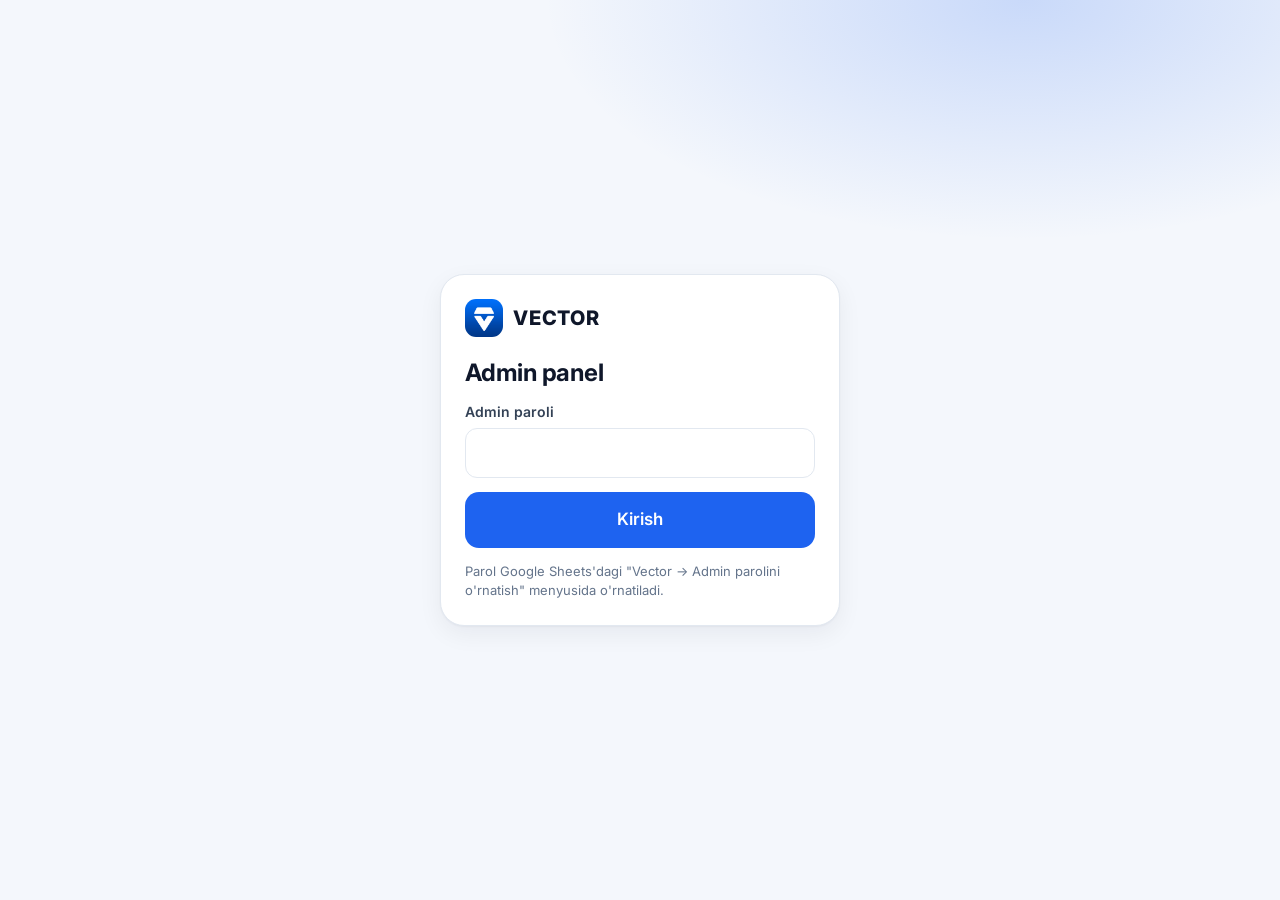
==== admin.html @ 47bd216e "Sotuv sahifasi vectortalim dizayniga moslandi; Kurslar, Do'kon, Elchilar sahifalari - Bosh sahifa: h" ====
<!doctype html>
<html lang="uz">
<head>
<meta charset="utf-8">
<meta name="viewport" content="width=device-width, initial-scale=1">
<meta name="robots" content="noindex">
<title>Admin — Vector</title>
<link rel="icon" href="assets/img/vector-logo.png">
<link rel="preconnect" href="https://fonts.googleapis.com"><link rel="preconnect" href="https://fonts.gstatic.com" crossorigin>
<link href="https://fonts.googleapis.com/css2?family=Inter:wght@400;500;600;700;800&display=swap" rel="stylesheet">
<link rel="stylesheet" href="assets/css/app.css">
<style>
  .app { display: grid; grid-template-columns: 248px 1fr; min-height: 100vh; }
  .side { position: sticky; top: 0; height: 100vh; overflow-y: auto; background: #0B1430; color: #C7D2E6; padding: 18px 12px; display: flex; flex-direction: column; gap: 4px; }
  .side .logo { color: #fff; padding: 4px 8px 18px; }
  .side a.nv { display: flex; align-items: center; gap: 12px; padding: 10px 12px; border-radius: 10px; color: #C7D2E6; font-weight: 500; font-size: 15px; }
  .side a.nv:hover { background: rgba(255,255,255,.06); color: #fff; }
  .side a.nv[aria-current="page"] { background: var(--blue); color: #fff; }
  .side .cnt { margin-left: auto; background: var(--orange); color: #fff; border-radius: 999px; font-size: 12px; padding: 1px 8px; font-weight: 700; }
  .content { padding: clamp(16px, 3vw, 32px); min-width: 0; }
  .mbar { display: none; }
  @media (max-width: 900px) {
    .app { grid-template-columns: 1fr; }
    .side { position: fixed; inset: 0 auto 0 0; width: 260px; z-index: 60; transform: translateX(-100%); transition: transform .25s; }
    .side.open { transform: none; box-shadow: var(--shadow-lg); }
    .mbar { display: flex; align-items: center; gap: 12px; padding: 10px 16px; background: #0B1430; color: #fff; position: sticky; top: 0; z-index: 50; }
    .mbar .icon-btn { background: rgba(255,255,255,.1); color: #fff; }
  }
  .page-h { display: flex; align-items: flex-end; justify-content: space-between; gap: 12px; flex-wrap: wrap; margin-bottom: 18px; }
  .page-h h1 { font-size: clamp(22px, 2.6vw, 28px); font-weight: 800; }
  .stats { display: grid; grid-template-columns: repeat(auto-fill, minmax(200px, 1fr)); gap: 14px; margin-bottom: 22px; }
  .stat { padding: 18px; display: flex; flex-direction: column; gap: 6px; }
  .stat span { color: var(--muted); font-size: 14px; }
  .stat b { font-size: 26px; font-weight: 800; }
  .tools { display: flex; gap: 10px; flex-wrap: wrap; margin-bottom: 14px; }
  .tools .input, .tools .select { min-height: 42px; width: auto; flex: 1 1 200px; }
  .acts { display: flex; gap: 6px; flex-wrap: wrap; }
  .login { min-height: 100vh; display: grid; place-items: center; padding: 16px; background: radial-gradient(800px 400px at 80% 0%, color-mix(in srgb, var(--blue) 20%, transparent), transparent 60%), var(--bg); }
  .login form { width: min(400px, 100%); display: flex; flex-direction: column; gap: 14px; }
  .two { display: grid; grid-template-columns: 1fr 1fr; gap: 12px; }
  @media (max-width: 560px) { .two { grid-template-columns: 1fr; } }
  .qed { border: 1px solid var(--line); border-radius: 14px; padding: 12px; display: flex; flex-direction: column; gap: 8px; background: var(--soft); }
  .qed .o { display: flex; gap: 8px; align-items: center; }
  .qed .o input[type=radio] { width: 18px; height: 18px; accent-color: var(--green); flex: none; }
  .thumb { width: 52px; height: 52px; border-radius: 10px; object-fit: cover; background: var(--soft); }
  .course-box { margin-bottom: 18px; }
  .course-box summary { list-style: none; cursor: pointer; display: flex; align-items: center; gap: 14px; padding: 14px 16px; }
  .course-box summary::-webkit-details-marker { display: none; }
  .lrow { display: flex; align-items: center; gap: 12px; padding: 10px 16px; border-top: 1px solid var(--line); }
</style>
</head>
<body>
<div id="root"></div>
<script src="assets/js/config.js"></script>
<script src="assets/js/api.js"></script>
<script>
(function () {
  'use strict';
  const { esc, money, num, icon, date, dateTime, safeUrl, avatarHtml, toast, modal, busy, confirmBox } = VX;
  const call = (a, d) => VX.call(a, d, { admin: true });
  const root = document.getElementById('root');
  let content;

  // ================= KIRISH =================
  function loginScreen(msg) {
    root.innerHTML = `<div class="login"><form class="card pad" id="lf">
      <a class="logo" href="index.html"><img src="assets/img/vector-logo.png" alt=""><span>VECTOR</span></a>
      <h1 style="font-size:24px;margin-top:8px">Admin panel</h1>
      <label class="field"><span>Admin paroli</span><input class="input" type="password" name="p" autocomplete="current-password" required></label>
      <div class="err" ${msg ? '' : 'hidden'}>${esc(msg || '')}</div>
      <button class="btn btn-primary btn-lg" type="submit">Kirish</button>
      <p class="hint">Parol Google Sheets'dagi "Vector → Admin parolini o'rnatish" menyusida o'rnatiladi.</p></form></div>`;
    document.getElementById('lf').onsubmit = e => {
      e.preventDefault(); const f = e.currentTarget;
      busy(f.querySelector('[type=submit]'), async () => { const r = await VX.call('admin.login', { password: f.p.value }); VX.setAdminToken(r.token); shell(); })
        .catch(err => { const er = f.querySelector('.err'); er.textContent = err.message; er.hidden = false; });
    };
  }

  // ================= QOBIQ =================
  const NAV = [['panel', 'Bosh panel', 'chart'], ['oquvchilar', "O'quvchilar", 'users'], ['tolovlar', "To'lovlar", 'card'], ['kurslar', 'Kurslar va darslar', 'book'],
    ['dokon', "Do'kon", 'shop'], ['buyurtmalar', 'Buyurtmalar', 'box'], ['coinlar', 'Coinlar tarixi', 'coin'], ['tariflar', 'Tariflar', 'star'], ['sozlamalar', 'Sozlamalar', 'settings']];
  function shell() {
    root.innerHTML = `<div class="mbar"><button class="icon-btn" id="mb" aria-label="Menyu">${icon('menu')}</button><b>Vector Admin</b></div>
      <div class="app"><aside class="side" id="side"><a class="logo" href="index.html" target="_blank"><img src="assets/img/vector-logo.png" alt=""><span>VECTOR</span></a>
      ${NAV.map(([id, t, ic]) => `<a class="nv" href="#${id}" data-nav="${id}">${icon(ic)}<span>${t}</span><span class="cnt" data-cnt="${id}" hidden></span></a>`).join('')}
      <div style="margin-top:auto;display:flex;flex-direction:column;gap:4px"><a class="nv" href="kabinet.html" target="_blank">${icon('user')} O'quvchi kabineti</a><a class="nv" href="#" id="out">${icon('logout')} Chiqish</a></div></aside>
      <main class="content" id="content"></main></div>`;
    content = document.getElementById('content');
    document.getElementById('mb').onclick = () => document.getElementById('side').classList.toggle('open');
    document.getElementById('out').onclick = async e => { e.preventDefault(); try { await call('logout', { token: VX.adminToken() }); } catch (_) {} VX.setAdminToken(null); loginScreen(); };
    window.onhashchange = go; go();
  }
  const pages = { panel: pPanel, oquvchilar: pUsers, tolovlar: pPayments, kurslar: pCourses, dokon: pProducts, buyurtmalar: pOrders, coinlar: pCoinLog, tariflar: pPlans, sozlamalar: pSettings };
  async function go() {
    const name = (location.hash.slice(1) || 'panel').split('/')[0], fn = pages[name] || pPanel;
    document.querySelectorAll('[data-nav]').forEach(a => a.dataset.nav === (pages[name] ? name : 'panel') ? a.setAttribute('aria-current', 'page') : a.removeAttribute('aria-current'));
    document.getElementById('side').classList.remove('open');
    content.innerHTML = '<div class="skeleton" style="height:120px;margin-bottom:14px"></div><div class="skeleton" style="height:320px"></div>';
    try { await fn(); } catch (e) {
      if (e.code === 'auth') return loginScreen(e.message);
      content.innerHTML = `<div class="card empty"><b>${esc(e.message)}</b><button class="btn btn-primary" onclick="location.reload()">Qayta urinish</button></div>`;
    }
  }
  function counts(s) {
    const set = (k, v) => { const el = document.querySelector(`[data-cnt="${k}"]`); if (el) { el.textContent = v; el.hidden = !v; } };
    set('tolovlar', s.pendingPayments); set('buyurtmalar', s.newOrders);
  }
  const head = (t, sub, right) => `<div class="page-h"><div><h1>${t}</h1>${sub ? `<p class="muted">${sub}</p>` : ''}</div>${right || ''}</div>`;
  const form2obj = f => Object.fromEntries(new FormData(f).entries());

  // ================= BOSH PANEL =================
  async function pPanel() {
    const s = await call('a.stats'); counts(s);
    content.innerHTML = head('Bosh panel', 'Bugun: ' + date(new Date().toISOString())) + `
      <div class="stats">
        <div class="card stat"><span>Jami o'quvchilar</span><b>${num(s.users)}</b><span>Bugun: +${s.todayUsers}</span></div>
        <div class="card stat"><span>Faol obunachilar</span><b style="color:var(--green)">${num(s.active)}</b></div>
        <div class="card stat"><span>Shu oy tushum</span><b>${money(s.revenueMonth)}</b><span>${s.paymentsMonth} ta to'lov</span></div>
        <div class="card stat"><span>Kutilayotgan to'lovlar</span><b style="color:var(--orange-600)">${s.pendingPayments}</b><a href="#tolovlar">Ko'rish →</a></div>
        <div class="card stat"><span>Yangi buyurtmalar</span><b style="color:var(--orange-600)">${s.newOrders}</b><a href="#buyurtmalar">Ko'rish →</a></div>
        <div class="card stat"><span>O'quvchilardagi coinlar</span><b class="coin" style="font-size:26px">${num(s.coinsTotal)}</b></div>
      </div>
      <div class="card pad"><h2 style="font-size:18px;margin-bottom:10px">🎂 Bugun tug'ilgan kun</h2>${s.birthdaysToday.length ? s.birthdaysToday.map(b => `<span class="badge orange" style="margin:0 6px 6px 0">${esc(b.name)}</span>`).join('') + '<p class="hint" style="margin-top:8px">Ularga sozlamalardagi tug\'ilgan kun coini avtomatik beriladi.</p>' : '<p class="muted">Bugun tug\'ilgan kun yo\'q.</p>'}</div>`;
  }

  // ================= O'QUVCHILAR =================
  let uq = { q: '', filter: 'all', page: 0 };
  async function pUsers() {
    const r = await call('a.users', uq);
    content.innerHTML = head("O'quvchilar", `Jami: ${r.total}`) + `
      <div class="tools"><input class="input" id="uq" placeholder="Ism, telefon yoki maktab bo'yicha qidirish" value="${esc(uq.q)}">
        <select class="select" id="uf" style="flex:0 1 200px">${[['all', 'Hammasi'], ['active', 'Obunasi faol'], ['inactive', 'Obunasiz'], ['blocked', 'Bloklangan']].map(([v, t]) => `<option value="${v}" ${uq.filter === v ? 'selected' : ''}>${t}</option>`).join('')}</select></div>
      <div class="table-wrap"><table class="t"><thead><tr><th>O'quvchi</th><th>Telefon</th><th>Maktab / sinf</th><th>Coin</th><th>Obuna</th><th>Ro'yxatdan</th><th></th></tr></thead><tbody>
      ${r.users.map(u => `<tr><td><div class="row" style="gap:10px">${avatarHtml(u, 34)}<div><b>${esc(u.name)}</b>${u.status === 'blocked' ? ' <span class="badge red">Bloklangan</span>' : ''}${u.birthday ? `<div class="muted" style="font-size:12px">🎂 ${esc(u.birthday)}</div>` : ''}</div></div></td>
        <td>+998 ${esc(u.phone)}</td><td>${esc(u.school || '—')}${u.grade ? ' · ' + esc(u.grade) : ''}</td><td><span class="coin">${num(u.coins)}</span></td>
        <td>${u.active ? `<span class="badge green">${date(u.subEnd)} gacha</span>` : '<span class="badge gray">Yo\'q</span>'}</td><td class="muted">${date(u.createdAt)}</td>
        <td><button class="btn btn-soft btn-sm" data-u="${esc(u.id)}">Boshqarish</button></td></tr>`).join('') || '<tr><td colspan="7" class="muted" style="text-align:center;padding:30px">Topilmadi</td></tr>'}</tbody></table></div>
      <div class="row" style="justify-content:center;margin-top:14px">${uq.page > 0 ? '<button class="btn btn-plain" id="prev">← Oldingi</button>' : ''}<span class="muted">${uq.page + 1}-sahifa</span>${(uq.page + 1) * 50 < r.total ? '<button class="btn btn-plain" id="next">Keyingi →</button>' : ''}</div>`;
    let t; document.getElementById('uq').oninput = e => { clearTimeout(t); t = setTimeout(() => { uq.q = e.target.value; uq.page = 0; pUsers().then(() => { const i = document.getElementById('uq'); i.focus(); i.setSelectionRange(i.value.length, i.value.length); }); }, 400); };
    document.getElementById('uf').onchange = e => { uq.filter = e.target.value; uq.page = 0; pUsers(); };
    const pv = document.getElementById('prev'), nx = document.getElementById('next');
    if (pv) pv.onclick = () => { uq.page--; pUsers(); }; if (nx) nx.onclick = () => { uq.page++; pUsers(); };
    content.querySelectorAll('[data-u]').forEach(b => b.onclick = () => userModal(r.users.find(u => u.id === b.dataset.u)));
  }
  function userModal(u) {
    const m = modal(`<div class="row" style="gap:14px;margin-bottom:16px">${avatarHtml(u, 56)}<div><h2 style="margin:0">${esc(u.name)}</h2><div class="muted">+998 ${esc(u.phone)} · <span class="coin">${num(u.coins)}</span></div></div></div>
      <div class="stack" style="gap:18px">
        <form class="stack" id="fc" style="gap:8px"><b>Coin berish / ayirish</b><div class="two"><input class="input" name="amount" type="number" placeholder="Masalan: 50 yoki -20" required><input class="input" name="reason" placeholder="Sabab (masalan: Uy vazifasi)"></div><button class="btn btn-accent">Coinni qo'llash</button></form>
        <form class="stack" id="fs" style="gap:8px"><b>Obuna (qo'lda)</b><div class="two"><select class="select" name="addDays"><option value="30">+30 kun</option><option value="90">+90 kun</option><option value="365">+365 kun</option><option value="7">+7 kun</option></select><input class="input" name="plan" placeholder="Tarif nomi" value="${esc(u.plan || 'Oylik')}"></div>
          <div class="row"><button class="btn btn-primary">Obunani uzaytirish</button>${u.active ? '<button type="button" class="btn btn-danger" id="endSub">Obunani to\'xtatish</button>' : ''}</div></form>
        <div class="stack" style="gap:8px"><b>Hisob</b><div class="row wrap-row"><button class="btn btn-ghost" id="rp">Yangi parol berish</button><button class="btn ${u.status === 'blocked' ? 'btn-primary' : 'btn-danger'}" id="bl">${u.status === 'blocked' ? 'Blokdan chiqarish' : 'Bloklash'}</button></div></div>
        <div class="row" style="justify-content:flex-end"><button class="btn btn-plain" data-close>Yopish</button></div></div>`);
    const el = m.el, done = msg => { toast(msg, 'success'); m.close(); pUsers(); };
    el.querySelector('#fc').onsubmit = e => { e.preventDefault(); const d = form2obj(e.currentTarget); busy(e.currentTarget.querySelector('button'), () => call('a.coins', { id: u.id, amount: Number(d.amount), reason: d.reason }).then(() => done('Coin qo\'llandi'))).catch(err => toast(err.message, 'error')); };
    el.querySelector('#fs').onsubmit = e => { e.preventDefault(); const d = form2obj(e.currentTarget); busy(e.currentTarget.querySelector('button'), () => call('a.user', { id: u.id, addDays: Number(d.addDays), plan: d.plan }).then(() => done('Obuna uzaytirildi'))).catch(err => toast(err.message, 'error')); };
    const es = el.querySelector('#endSub'); if (es) es.onclick = async () => { if (await confirmBox("Obunani hozir to'xtatasizmi?", "To'xtatish", true)) call('a.user', { id: u.id, endSub: true }).then(() => done("Obuna to'xtatildi")).catch(err => toast(err.message, 'error')); };
    el.querySelector('#rp').onclick = async () => {
      if (!await confirmBox("O'quvchiga yangi vaqtinchalik parol beriladi. Eski parol ishlamay qoladi.", 'Yangi parol berish')) return;
      call('a.resetPassword', { id: u.id }).then(r => modal(`<h2>Yangi parol</h2><p class="muted">Buni o'quvchiga yuboring. U profil sahifasida parolni o'zgartirishi mumkin.</p><div class="card pad" style="margin:16px 0;font-size:26px;font-weight:800;letter-spacing:.1em;text-align:center">${esc(r.password)}</div><div class="row" style="justify-content:flex-end"><button class="btn btn-primary" data-close>Tushunarli</button></div>`)).catch(err => toast(err.message, 'error'));
    };
    el.querySelector('#bl').onclick = async () => {
      const block = u.status !== 'blocked';
      if (block && !await confirmBox(`${u.name} bloklansinmi? U saytga kira olmaydi.`, 'Bloklash', true)) return;
      call('a.user', { id: u.id, status: block ? 'blocked' : 'active' }).then(() => done(block ? 'Bloklandi' : 'Blokdan chiqarildi')).catch(err => toast(err.message, 'error'));
    };
  }

  // ================= TO'LOVLAR =================
  let pf = 'pending';
  async function pPayments() {
    const [r, s] = await Promise.all([call('a.payments', { status: pf }), call('a.stats')]); counts(s);
    const PS = { pending: ['orange', 'Kutilmoqda'], paid: ['green', "To'langan"], cancelled: ['gray', 'Bekor'] };
    content.innerHTML = head("To'lovlar", "Test rejimida o'quvchi to'lov so'rovini yuboradi — siz pul tushganini tekshirib tasdiqlaysiz. Live rejimda Click/Payme avtomatik tasdiqlaydi.") + `
      <div class="tools"><select class="select" id="pf" style="flex:0 1 220px">${[['pending', 'Kutilayotganlar'], ['paid', "To'langanlar"], ['cancelled', 'Bekor qilinganlar'], ['', 'Hammasi']].map(([v, t]) => `<option value="${v}" ${pf === v ? 'selected' : ''}>${t}</option>`).join('')}</select></div>
      <div class="table-wrap"><table class="t"><thead><tr><th>ID</th><th>O'quvchi</th><th>Tarif</th><th>Summa</th><th>Usul</th><th>Sana</th><th>Holat</th><th></th></tr></thead><tbody>
      ${r.payments.map(p => `<tr><td><code>${esc(p.id)}</code></td><td><b>${esc(p.name)}</b><div class="muted" style="font-size:12px">+998 ${esc(p.phone)}</div></td><td>${esc(p.plan)} (${p.months} oy)</td><td><b>${money(p.amount)}</b></td><td>${esc(p.provider)}${p.extId ? `<div class="muted" style="font-size:12px">${esc(p.extId)}</div>` : ''}</td><td class="muted">${dateTime(p.createdAt)}</td>
        <td><span class="badge ${(PS[p.status] || PS.pending)[0]}">${(PS[p.status] || PS.pending)[1]}</span></td>
        <td><div class="acts">${p.status === 'pending' ? `<button class="btn btn-primary btn-sm" data-ok="${esc(p.id)}">Tasdiqlash</button>` : ''}${p.status !== 'cancelled' ? `<button class="btn btn-danger btn-sm" data-no="${esc(p.id)}">Bekor</button>` : ''}</div></td></tr>`).join('') || '<tr><td colspan="8" class="muted" style="text-align:center;padding:30px">To\'lovlar yo\'q</td></tr>'}</tbody></table></div>`;
    document.getElementById('pf').onchange = e => { pf = e.target.value; pPayments(); };
    content.querySelectorAll('[data-ok]').forEach(b => b.onclick = async () => {
      const p = r.payments.find(x => x.id === b.dataset.ok);
      if (!await confirmBox(`${p.name} — ${money(p.amount)} to'lovi tushganini tekshirdingizmi? Obuna ${p.months} oyga ochiladi.`, 'Tasdiqlash')) return;
      busy(b, () => call('a.payment', { id: p.id, op: 'confirm' })).then(() => { toast('Tasdiqlandi, obuna ochildi', 'success'); pPayments(); }).catch(err => toast(err.message, 'error'));
    });
    content.querySelectorAll('[data-no]').forEach(b => b.onclick = async () => {
      const p = r.payments.find(x => x.id === b.dataset.no);
      if (!await confirmBox(p.status === 'paid' ? "Bu to'lov bekor qilinsa, o'quvchining obunasi shu muddatga qisqaradi." : "To'lov so'rovi bekor qilinsinmi?", 'Bekor qilish', true)) return;
      busy(b, () => call('a.payment', { id: p.id, op: 'cancel' })).then(() => { toast('Bekor qilindi'); pPayments(); }).catch(err => toast(err.message, 'error'));
    });
  }

  // ================= RASM TANLASH =================
  function imageField(name, value) {
    return `<div class="field"><span>Rasm</span><div class="row" style="gap:10px"><img class="thumb" data-prev src="${esc(safeUrl(value) || '')}" alt="" ${safeUrl(value) ? '' : 'style="visibility:hidden"'}>
      <input class="input" name="${name}" value="${esc(value || '')}" placeholder="Rasm havolasi yoki yuklang" style="flex:1">
      <label class="btn btn-soft" style="cursor:pointer">${icon('camera')} Yuklash<input type="file" accept="image/*" class="sr" data-up></label></div></div>`;
  }
  function wireImage(el, name) {
    const inp = el.querySelector(`[name=${name}]`), prev = el.querySelector('[data-prev]');
    inp.oninput = () => { const ok = safeUrl(inp.value); prev.src = ok || ''; prev.style.visibility = ok ? '' : 'hidden'; };
    el.querySelector('[data-up]').onchange = async e => {
      const f = e.target.files[0]; if (!f) return;
      try { toast('Rasm yuklanmoqda…'); const data = await VX.resizeImage(f, 1200, 0.82); const r = await call('a.image', { image: data }); inp.value = r.url; inp.oninput(); toast('Yuklandi', 'success'); }
      catch (err) { toast(err.message, 'error'); }
    };
  }

  // ================= KURSLAR VA DARSLAR =================
  async function pCourses() {
    const r = await call('a.courses');
    content.innerHTML = head('Kurslar va darslar', "Darslar YouTube havolasi bilan qo'shiladi (videoni YouTube'ga \"Ro'yxatda yo'q / Unlisted\" qilib yuklang).", '<button class="btn btn-primary" id="addC">' + icon('plus') + ' Yangi kurs</button>') +
      (r.courses.map((c, ci) => `<details class="card course-box" ${ci === 0 || r.courses.length < 4 ? 'open' : ''}><summary>${safeUrl(c.image) ? `<img class="thumb" src="${esc(c.image)}" alt="">` : '<span class="thumb"></span>'}
        <div style="flex:1;min-width:0"><b style="font-size:17px">${esc(c.title)}</b> ${c.active ? '' : '<span class="badge gray">Yashirin</span>'}<div class="muted" style="font-size:13px">${c.lessons.length} ta dars · ${esc(c.level || '')}</div></div>
        <div class="acts"><button class="btn btn-soft btn-sm" data-ec="${esc(c.id)}">${icon('edit')}</button><button class="btn btn-primary btn-sm" data-al="${esc(c.id)}">${icon('plus')} Dars</button></div></summary>
        ${c.lessons.map((l, i) => `<div class="lrow"><span class="badge gray">${i + 1}</span><div style="flex:1;min-width:0"><b>${esc(l.title)}</b> ${l.active ? '' : '<span class="badge gray">Yashirin</span>'}<div class="muted" style="font-size:12px">${l.youtube ? '🎬 Video bor' : '⚠️ Video yo\'q'} · ${l.quiz.length} ta savol${l.duration ? ' · ' + esc(l.duration) : ''}</div></div>
          <button class="btn btn-soft btn-sm" data-el="${esc(l.id)}" data-c="${esc(c.id)}">${icon('edit')} Tahrirlash</button></div>`).join('') || '<div class="lrow muted">Hali dars yo\'q.</div>'}</details>`).join('') || '<div class="card empty">Kurslar yo\'q. "Yangi kurs" tugmasini bosing.</div>');
    document.getElementById('addC').onclick = () => courseModal({});
    content.querySelectorAll('[data-ec]').forEach(b => b.onclick = e => { e.preventDefault(); courseModal(r.courses.find(c => c.id === b.dataset.ec)); });
    content.querySelectorAll('[data-al]').forEach(b => b.onclick = e => { e.preventDefault(); lessonModal({ courseId: b.dataset.al, quiz: [] }); });
    content.querySelectorAll('[data-el]').forEach(b => b.onclick = () => lessonModal(Object.assign({ courseId: b.dataset.c }, r.courses.find(c => c.id === b.dataset.c).lessons.find(l => l.id === b.dataset.el))));
  }
  function courseModal(c) {
    const m = modal(`<h2>${c.id ? 'Kursni tahrirlash' : 'Yangi kurs'}</h2><form class="stack" id="cf" style="margin-top:12px">
      <label class="field"><span>Kurs nomi</span><input class="input" name="title" value="${esc(c.title || '')}" required></label>
      <label class="field"><span>Qisqa tavsif</span><textarea class="textarea" name="desc">${esc(c.desc || '')}</textarea></label>
      ${imageField('image', c.image)}
      <div class="two"><label class="field"><span>Ustoz</span><input class="input" name="teacher" value="${esc(c.teacher || 'Xusniddin Sharofiddinov')}"></label><label class="field"><span>Oflayn kurs narxi (so'm)</span><input class="input" type="number" min="0" step="1000" name="price" value="${esc(c.price || '')}" placeholder="350000"></label></div>
      <div class="two"><label class="field"><span>Tartib raqami</span><input class="input" type="number" name="order" value="${esc(c.order || 0)}"></label><label class="row" style="margin-top:28px"><input type="checkbox" name="active" ${c.active === false ? '' : 'checked'}> Saytda ko'rinsin</label></div>
      <div class="row between" style="margin-top:8px">${c.id ? '<button type="button" class="btn btn-danger" id="del">O\'chirish</button>' : '<span></span>'}<div class="row"><button type="button" class="btn btn-plain" data-close>Bekor</button><button class="btn btn-primary">Saqlash</button></div></div></form>`);
    wireImage(m.el, 'image');
    m.el.querySelector('#cf').onsubmit = e => { e.preventDefault(); const d = form2obj(e.currentTarget); d.active = !!e.currentTarget.active.checked; d.id = c.id;
      busy(e.currentTarget.querySelector('.btn-primary'), () => call('a.course.save', { course: d })).then(() => { toast('Saqlandi', 'success'); m.close(); pCourses(); }).catch(err => toast(err.message, 'error')); };
    const del = m.el.querySelector('#del');
    if (del) del.onclick = async () => { if (await confirmBox(`"${c.title}" kursi va uning barcha darslari o'chirilsinmi?`, "O'chirish", true)) call('a.course.delete', { id: c.id }).then(() => { m.close(); pCourses(); }).catch(err => toast(err.message, 'error')); };
  }
  function lessonModal(l) {
    let quiz = (l.quiz || []).map(q => ({ q: q.q, o: q.o.slice(), a: q.a }));
    const m = modal(`<h2>${l.id ? 'Darsni tahrirlash' : 'Yangi dars'}</h2><form class="stack" id="lf2" style="margin-top:12px">
      <label class="field"><span>Dars nomi</span><input class="input" name="title" value="${esc(l.title || '')}" required></label>
      <div class="two"><label class="field"><span>YouTube havolasi</span><input class="input" name="youtube" value="${esc(l.youtube || '')}" placeholder="https://youtu.be/..."></label><label class="field"><span>Davomiyligi</span><input class="input" name="duration" value="${esc(l.duration || '')}" placeholder="12:30"></label></div>
      <label class="field"><span>Tavsif / topshiriq</span><textarea class="textarea" name="desc">${esc(l.desc || '')}</textarea></label>
      <div class="two"><label class="field"><span>Tartib raqami</span><input class="input" type="number" name="order" value="${esc(l.order != null ? l.order : '')}" placeholder="avtomatik"></label><label class="row" style="margin-top:28px"><input type="checkbox" name="active" ${l.active === false ? '' : 'checked'}> Saytda ko'rinsin</label></div>
      <div class="row between"><b>Test savollari</b><button type="button" class="btn btn-soft btn-sm" id="addQ">${icon('plus')} Savol</button></div>
      <p class="hint" style="margin-top:-6px">To'g'ri javob yonidagi doirachani belgilang. Testsiz dars "Darsni tugatdim" tugmasi bilan yakunlanadi.</p>
      <div class="stack" id="qs"></div>
      <div class="row between" style="margin-top:8px">${l.id ? '<button type="button" class="btn btn-danger" id="del">O\'chirish</button>' : '<span></span>'}<div class="row"><button type="button" class="btn btn-plain" data-close>Bekor</button><button class="btn btn-primary" id="sv">Saqlash</button></div></div></form>`, { wide: true });
    const qs = m.el.querySelector('#qs');
    const drawQ = () => {
      qs.innerHTML = quiz.map((q, i) => `<div class="qed" data-i="${i}"><div class="row"><b>${i + 1}.</b><input class="input" data-q value="${esc(q.q)}" placeholder="Savol matni"><button type="button" class="icon-btn" data-rq aria-label="Savolni o'chirish">${icon('trash')}</button></div>
        ${q.o.map((o, j) => `<div class="o"><input type="radio" name="a${i}" value="${j}" ${q.a === j ? 'checked' : ''} aria-label="To'g'ri javob"><input class="input" data-o="${j}" value="${esc(o)}" placeholder="Javob ${j + 1}"><button type="button" class="icon-btn" data-ro="${j}" aria-label="Javobni o'chirish" ${q.o.length <= 2 ? 'disabled' : ''}>${icon('x')}</button></div>`).join('')}
        ${q.o.length < 6 ? '<button type="button" class="btn btn-plain btn-sm" data-ao style="align-self:flex-start">+ Javob</button>' : ''}</div>`).join('');
      qs.querySelectorAll('.qed').forEach(box => {
        const i = Number(box.dataset.i), q = quiz[i];
        box.querySelector('[data-q]').oninput = e => { q.q = e.target.value; };
        box.querySelectorAll('[data-o]').forEach(inp => inp.oninput = () => { q.o[Number(inp.dataset.o)] = inp.value; });
        box.querySelectorAll('input[type=radio]').forEach(r => r.onchange = () => { q.a = Number(r.value); });
        box.querySelector('[data-rq]').onclick = () => { quiz.splice(i, 1); drawQ(); };
        box.querySelectorAll('[data-ro]').forEach(b => b.onclick = () => { const j = Number(b.dataset.ro); q.o.splice(j, 1); if (q.a >= q.o.length) q.a = 0; else if (q.a > j) q.a--; drawQ(); });
        const ao = box.querySelector('[data-ao]'); if (ao) ao.onclick = () => { q.o.push(''); drawQ(); };
      });
    };
    drawQ();
    m.el.querySelector('#addQ').onclick = () => { quiz.push({ q: '', o: ['', '', ''], a: 0 }); drawQ(); qs.lastElementChild.querySelector('[data-q]').focus(); };
    m.el.querySelector('#lf2').onsubmit = e => {
      e.preventDefault(); const d = form2obj(e.currentTarget);
      const lesson = { id: l.id, courseId: l.courseId, title: d.title, youtube: d.youtube, duration: d.duration, desc: d.desc, order: d.order, active: !!e.currentTarget.active.checked, quiz };
      busy(m.el.querySelector('#sv'), () => call('a.lesson.save', { lesson })).then(() => { toast('Dars saqlandi', 'success'); m.close(); pCourses(); }).catch(err => toast(err.message, 'error'));
    };
    const del = m.el.querySelector('#del');
    if (del) del.onclick = async () => { if (await confirmBox(`"${l.title}" darsi o'chirilsinmi?`, "O'chirish", true)) call('a.lesson.delete', { id: l.id }).then(() => { m.close(); pCourses(); }).catch(err => toast(err.message, 'error')); };
  }

  // ================= DO'KON =================
  async function pProducts() {
    const r = await call('a.products');
    content.innerHTML = head("Do'kon mahsulotlari", 'Narx coinda belgilanadi.', '<button class="btn btn-primary" id="addP">' + icon('plus') + ' Yangi mahsulot</button>') + `
      <div class="table-wrap"><table class="t"><thead><tr><th>Mahsulot</th><th>Narx</th><th>Qoldiq</th><th>Holat</th><th></th></tr></thead><tbody>
      ${r.products.map(p => `<tr><td><div class="row" style="gap:10px">${safeUrl(p.image) ? `<img class="thumb" src="${esc(p.image)}" alt="" style="object-fit:contain;background:#fff">` : '<span class="thumb"></span>'}<div><b>${esc(p.name)}</b><div class="muted" style="font-size:12px">${esc(p.desc)}</div></div></div></td>
        <td><span class="coin">${num(p.price)}</span></td><td>${p.stock}</td><td>${p.active ? '<span class="badge green">Sotuvda</span>' : '<span class="badge gray">Yashirin</span>'}</td><td><button class="btn btn-soft btn-sm" data-p="${esc(p.id)}">${icon('edit')} Tahrirlash</button></td></tr>`).join('') || '<tr><td colspan="5" class="muted" style="text-align:center;padding:30px">Mahsulot yo\'q</td></tr>'}</tbody></table></div>`;
    document.getElementById('addP').onclick = () => productModal({});
    content.querySelectorAll('[data-p]').forEach(b => b.onclick = () => productModal(r.products.find(p => p.id === b.dataset.p)));
  }
  function productModal(p) {
    const m = modal(`<h2>${p.id ? 'Mahsulotni tahrirlash' : 'Yangi mahsulot'}</h2><form class="stack" id="pf2" style="margin-top:12px">
      <label class="field"><span>Nomi</span><input class="input" name="name" value="${esc(p.name || '')}" required></label>
      <label class="field"><span>Qisqa tavsif</span><input class="input" name="desc" value="${esc(p.desc || '')}"></label>
      ${imageField('image', p.image)}
      <div class="two"><label class="field"><span>Narxi (coin)</span><input class="input" type="number" min="1" name="price" value="${esc(p.price || '')}" required></label><label class="field"><span>Qoldiq (dona)</span><input class="input" type="number" min="0" name="stock" value="${esc(p.stock != null ? p.stock : 10)}"></label></div>
      <div class="two"><label class="field"><span>Bo'lim</span><select class="select" name="category">${[['sovga', "Sovg'a"], ['oshxona', 'Oshxona'], ['markaz', 'Markaz']].map(([v, t]) => `<option value="${v}" ${(p.category || 'sovga') === v ? 'selected' : ''}>${t}</option>`).join('')}</select></label><label class="field"><span>Tartib</span><input class="input" type="number" name="order" value="${esc(p.order || 0)}"></label></div>
      <label class="row"><input type="checkbox" name="active" ${p.active === false ? '' : 'checked'}> Sotuvda</label>
      <div class="row between" style="margin-top:8px">${p.id ? '<button type="button" class="btn btn-danger" id="del">O\'chirish</button>' : '<span></span>'}<div class="row"><button type="button" class="btn btn-plain" data-close>Bekor</button><button class="btn btn-primary">Saqlash</button></div></div></form>`);
    wireImage(m.el, 'image');
    m.el.querySelector('#pf2').onsubmit = e => { e.preventDefault(); const d = form2obj(e.currentTarget); d.active = !!e.currentTarget.active.checked; d.id = p.id;
      busy(e.currentTarget.querySelector('.btn-primary'), () => call('a.product.save', { product: d })).then(() => { toast('Saqlandi', 'success'); m.close(); pProducts(); }).catch(err => toast(err.message, 'error')); };
    const del = m.el.querySelector('#del');
    if (del) del.onclick = async () => { if (await confirmBox(`"${p.name}" o'chirilsinmi?`, "O'chirish", true)) call('a.product.delete', { id: p.id }).then(() => { m.close(); pProducts(); }).catch(err => toast(err.message, 'error')); };
  }

  // ================= BUYURTMALAR =================
  let of = 'yangi';
  async function pOrders() {
    const [r, s] = await Promise.all([call('a.orders', { status: of }), call('a.stats')]); counts(s);
    const ST = { yangi: ['orange', 'Yangi'], berildi: ['green', 'Topshirildi'], bekor: ['gray', 'Bekor'] };
    content.innerHTML = head('Buyurtmalar', "Sovg'ani topshirgach \"Topshirildi\" ni bosing. Bekor qilinsa coin o'quvchiga qaytariladi.") + `
      <div class="tools"><select class="select" id="of" style="flex:0 1 220px">${[['yangi', 'Yangi'], ['berildi', 'Topshirilgan'], ['bekor', 'Bekor qilingan'], ['', 'Hammasi']].map(([v, t]) => `<option value="${v}" ${of === v ? 'selected' : ''}>${t}</option>`).join('')}</select></div>
      <div class="table-wrap"><table class="t"><thead><tr><th>O'quvchi</th><th>Mahsulot</th><th>Coin</th><th>Sana</th><th>Holat</th><th></th></tr></thead><tbody>
      ${r.orders.map(o => `<tr><td><b>${esc(o.name)}</b><div class="muted" style="font-size:12px">+998 ${esc(o.phone)}</div></td><td>${esc(o.product)} × ${o.qty}</td><td><span class="coin">${num(o.price)}</span></td><td class="muted">${dateTime(o.at)}</td>
        <td><span class="badge ${(ST[o.status] || ST.yangi)[0]}">${(ST[o.status] || ST.yangi)[1]}</span></td>
        <td><div class="acts">${o.status === 'yangi' ? `<button class="btn btn-primary btn-sm" data-g="${esc(o.id)}">Topshirildi</button><button class="btn btn-danger btn-sm" data-x="${esc(o.id)}">Bekor</button>` : ''}</div></td></tr>`).join('') || '<tr><td colspan="6" class="muted" style="text-align:center;padding:30px">Buyurtma yo\'q</td></tr>'}</tbody></table></div>`;
    document.getElementById('of').onchange = e => { of = e.target.value; pOrders(); };
    content.querySelectorAll('[data-g]').forEach(b => b.onclick = () => busy(b, () => call('a.order', { id: b.dataset.g, status: 'berildi' })).then(() => { toast('Belgilandi', 'success'); pOrders(); }).catch(err => toast(err.message, 'error')));
    content.querySelectorAll('[data-x]').forEach(b => b.onclick = async () => { if (await confirmBox("Buyurtma bekor qilinib, coin o'quvchiga qaytarilsinmi?", 'Bekor qilish', true)) call('a.order', { id: b.dataset.x, status: 'bekor' }).then(() => { toast('Bekor qilindi, coin qaytarildi'); pOrders(); }).catch(err => toast(err.message, 'error')); });
  }

  // ================= COINLAR TARIXI =================
  async function pCoinLog() {
    const r = await call('a.coinlog', {});
    const T = { quiz: 'Test', birthday: "Tug'ilgan kun", admin: 'Admin', order: 'Xarid', refund: 'Qaytarish' };
    content.innerHTML = head('Coinlar tarixi', "Oxirgi 300 ta harakat. Coin berish uchun O'quvchilar → Boshqarish.") + `
      <div class="table-wrap"><table class="t"><thead><tr><th>O'quvchi</th><th>Miqdor</th><th>Turi</th><th>Sabab</th><th>Sana</th></tr></thead><tbody>
      ${r.log.map(c => `<tr><td><b>${esc(c.name)}</b></td><td style="font-weight:800;color:${c.amount > 0 ? 'var(--green)' : 'var(--red)'}">${c.amount > 0 ? '+' : ''}${num(c.amount)}</td><td><span class="badge gray">${esc(T[c.type] || c.type)}</span></td><td>${esc(c.reason)}</td><td class="muted">${dateTime(c.at)}</td></tr>`).join('') || '<tr><td colspan="5" class="muted" style="text-align:center;padding:30px">Hali yo\'q</td></tr>'}</tbody></table></div>`;
  }

  // ================= TARIFLAR =================
  async function pPlans() {
    const r = await call('a.plans');
    content.innerHTML = head('Tariflar', 'Obuna narxlari va muddatlari.', '<button class="btn btn-primary" id="addT">' + icon('plus') + ' Yangi tarif</button>') + `
      <div class="table-wrap"><table class="t"><thead><tr><th>Nomi</th><th>Muddat</th><th>Narx</th><th>Holat</th><th></th></tr></thead><tbody>
      ${r.plans.map(p => `<tr><td><b>${esc(p.name)}</b> ${p.popular ? '<span class="badge orange">Ommabop</span>' : ''}</td><td>${p.months} oy</td><td><b>${money(p.price)}</b>${p.oldPrice ? ` <s class="muted">${money(p.oldPrice)}</s>` : ''}</td><td>${p.active ? '<span class="badge green">Faol</span>' : '<span class="badge gray">Yashirin</span>'}</td><td><button class="btn btn-soft btn-sm" data-t="${esc(p.id)}">${icon('edit')} Tahrirlash</button></td></tr>`).join('')}</tbody></table></div>`;
    document.getElementById('addT').onclick = () => planModal({});
    content.querySelectorAll('[data-t]').forEach(b => b.onclick = () => planModal(r.plans.find(p => p.id === b.dataset.t)));
  }
  function planModal(p) {
    const m = modal(`<h2>${p.id ? 'Tarifni tahrirlash' : 'Yangi tarif'}</h2><form class="stack" id="tf" style="margin-top:12px">
      <label class="field"><span>Nomi</span><input class="input" name="name" value="${esc(p.name || '')}" required></label>
      <div class="two"><label class="field"><span>Muddat (oy)</span><input class="input" type="number" min="1" name="months" value="${esc(p.months || 1)}" required></label><label class="field"><span>Narx (so'm)</span><input class="input" type="number" min="1000" step="1000" name="price" value="${esc(p.price || '')}" required></label></div>
      <label class="field"><span>Eski narx — chizib ko'rsatiladi (ixtiyoriy, yillik tarif uchun)</span><input class="input" type="number" min="0" step="1000" name="oldPrice" value="${esc(p.oldPrice || '')}"></label>
      <p class="hint" style="margin-top:-6px">Bosh sahifada 1 oylik tariflar "Oylik obuna", 12 oylik tariflar "Yillik obuna" bo'limida chiqadi.</p>
      <label class="field"><span>Afzalliklar (har biri yangi qatorda)</span><textarea class="textarea" name="features">${esc(p.features || '')}</textarea></label>
      <div class="two"><label class="field"><span>Tartib</span><input class="input" type="number" name="order" value="${esc(p.order || 0)}"></label><div class="stack" style="gap:6px;margin-top:22px"><label class="row"><input type="checkbox" name="popular" ${p.popular ? 'checked' : ''}> "Ommabop" belgisi</label><label class="row"><input type="checkbox" name="active" ${p.active === false ? '' : 'checked'}> Faol</label></div></div>
      <div class="row between" style="margin-top:8px">${p.id ? '<button type="button" class="btn btn-danger" id="del">O\'chirish</button>' : '<span></span>'}<div class="row"><button type="button" class="btn btn-plain" data-close>Bekor</button><button class="btn btn-primary">Saqlash</button></div></div></form>`);
    m.el.querySelector('#tf').onsubmit = e => { e.preventDefault(); const f = e.currentTarget, d = form2obj(f); d.popular = f.popular.checked; d.active = f.active.checked; d.id = p.id;
      busy(f.querySelector('.btn-primary'), () => call('a.plan.save', { plan: d })).then(() => { toast('Saqlandi', 'success'); m.close(); pPlans(); }).catch(err => toast(err.message, 'error')); };
    const del = m.el.querySelector('#del');
    if (del) del.onclick = async () => { if (await confirmBox(`"${p.name}" tarifi o'chirilsinmi?`, "O'chirish", true)) call('a.plan.delete', { id: p.id }).then(() => { m.close(); pPlans(); }).catch(err => toast(err.message, 'error')); };
  }

  // ================= SOZLAMALAR =================
  async function pSettings() {
    const r = await call('a.settings');
    const groups = [['Sayt', ['site_name', 'hero_title', 'hero_text', 'stat_videos', 'stat_schools', 'stat_clients']], ['Aloqa va tarmoqlar', ['phone', 'telegram', 'instagram', 'youtube', 'facebook', 'address', 'app_store', 'google_play']], ['Coinlar', ['coin_per_correct', 'birthday_coins']],
      ["To'lov (Click / Payme)", ['payment_mode', 'click_service_id', 'click_merchant_id', 'payme_merchant_id', 'return_url']]];
    const by = Object.fromEntries(r.settings.map(s => [s.key, s]));
    content.innerHTML = head('Sozlamalar') + `<form class="stack" id="sf" style="gap:18px;max-width:820px">${groups.map(([g, keys]) => `<div class="card pad stack"><h2 style="font-size:18px">${g}</h2>
      ${keys.map(k => { const s = by[k] || { value: '', note: '' };
        if (k === 'payment_mode') return `<label class="field"><span>To'lov rejimi</span><select class="select" name="${k}"><option value="test" ${s.value !== 'live' ? 'selected' : ''}>Test — to'lovni admin tasdiqlaydi</option><option value="live" ${s.value === 'live' ? 'selected' : ''}>Live — Click/Payme avtomatik</option></select>${r.worker ? '' : '<span class="hint" style="color:var(--orange-600)">⚠️ To\'lov serveri kaliti yaratilmagan (Google Sheets → Vector → 3-band). Live rejim uchun kerak.</span>'}</label>`;
        return `<label class="field"><span>${esc(s.note || k)}</span>${k === 'hero_text' ? `<textarea class="textarea" name="${k}">${esc(s.value)}</textarea>` : `<input class="input" name="${k}" value="${esc(s.value)}">`}</label>`; }).join('')}</div>`).join('')}
      <div><button class="btn btn-primary btn-lg">Saqlash</button></div></form>`;
    document.getElementById('sf').onsubmit = e => { e.preventDefault(); const d = form2obj(e.currentTarget);
      busy(e.currentTarget.querySelector('.btn-primary'), () => call('a.settings.save', { settings: d })).then(() => { VX.clearPublic(); toast('Sozlamalar saqlandi', 'success'); }).catch(err => toast(err.message, 'error')); };
  }

  VX.adminToken() ? shell() : loginScreen();
})();
</script>
</body>
</html>
---- assets/css/app.css ----
/* VECTOR — umumiy dizayn tizimi */
:root {
  --blue: #1E63F0; --blue-600: #1552CF; --blue-50: #EAF2FF; --blue-100: #D6E5FF;
  --orange: #FF8A00; --orange-600: #E07800; --orange-50: #FFF4E5;
  --green: #16A34A; --green-50: #E9F9EF; --red: #DC2626; --red-50: #FDECEC;
  --ink: #0F172A; --ink-2: #334155; --muted: #64748B; --line: #E2E8F0;
  --bg: #F4F7FC; --card: #FFFFFF; --soft: #F1F5FB;
  --shadow: 0 1px 2px rgba(15,23,42,.04), 0 8px 24px rgba(15,23,42,.06);
  --shadow-lg: 0 24px 60px rgba(11,30,79,.16);
  --r: 16px; --r-lg: 24px;
  --font: 'Inter', system-ui, -apple-system, 'Segoe UI', Roboto, sans-serif;
  color-scheme: light;
}
[data-theme="dark"] {
  --blue: #4C8DFF; --blue-600: #3A7BF0; --blue-50: #172440; --blue-100: #1E3157;
  --orange: #FF9A2E; --orange-600: #F08A1E; --orange-50: #3A2610;
  --green: #34D399; --green-50: #0F2E22; --red: #F87171; --red-50: #3A1616;
  --ink: #E8EEF8; --ink-2: #C3CEDF; --muted: #94A3B8; --line: #263248;
  --bg: #0B1220; --card: #121B2E; --soft: #18233A;
  --shadow: 0 1px 2px rgba(0,0,0,.3), 0 8px 24px rgba(0,0,0,.25);
  --shadow-lg: 0 24px 60px rgba(0,0,0,.45);
  color-scheme: dark;
}
*, *::before, *::after { box-sizing: border-box; }
[hidden] { display: none !important; }
html { -webkit-text-size-adjust: 100%; scroll-behavior: smooth; }
body { margin: 0; font-family: var(--font); color: var(--ink); background: var(--bg); line-height: 1.5; -webkit-font-smoothing: antialiased; }
img { max-width: 100%; display: block; }
a { color: var(--blue); text-decoration: none; }
a:hover { color: var(--orange-600); }
button, input, select, textarea { font: inherit; color: inherit; }
h1, h2, h3, h4 { line-height: 1.15; margin: 0; letter-spacing: -.01em; text-wrap: balance; }
p { margin: 0; text-wrap: pretty; }
:focus-visible { outline: 3px solid color-mix(in srgb, var(--blue) 45%, transparent); outline-offset: 2px; border-radius: 8px; }
.sr { position: absolute !important; width: 1px; height: 1px; overflow: hidden; clip: rect(0 0 0 0); white-space: nowrap; }
.wrap { width: min(1200px, 100% - 32px); margin-inline: auto; }

/* tugmalar */
.btn { display: inline-flex; align-items: center; justify-content: center; gap: 8px; min-height: 44px; padding: 10px 18px; border-radius: 12px; border: 1.5px solid transparent; font-weight: 600; font-size: 15px; cursor: pointer; text-decoration: none; transition: background .2s, color .2s, transform .15s, box-shadow .2s, border-color .2s; white-space: nowrap; }
.btn:active { transform: translateY(1px); }
.btn[disabled], .btn.is-busy { opacity: .6; cursor: not-allowed; }
.btn-primary { background: var(--blue); color: #fff; }
.btn-primary:hover { background: var(--blue-600); color: #fff; }
.btn-accent { background: var(--orange); color: #fff; }
.btn-accent:hover { background: var(--orange-600); color: #fff; }
.btn-ghost { background: var(--card); color: var(--blue); border-color: var(--blue); }
.btn-ghost:hover { background: var(--blue-50); color: var(--blue); }
.btn-soft { background: var(--blue-50); color: var(--blue); }
.btn-soft:hover { background: var(--blue-100); color: var(--blue); }
.btn-plain { background: transparent; color: var(--ink-2); }
.btn-plain:hover { background: var(--soft); color: var(--ink); }
.btn-danger { background: var(--red-50); color: var(--red); }
.btn-danger:hover { background: var(--red); color: #fff; }
.btn-lg { min-height: 54px; padding: 14px 26px; font-size: 17px; border-radius: 14px; }
.btn-sm { min-height: 36px; padding: 6px 12px; font-size: 14px; border-radius: 10px; }
.btn-block { width: 100%; }
.icon-btn { width: 40px; height: 40px; border-radius: 12px; border: 0; background: var(--soft); color: var(--ink-2); display: inline-grid; place-items: center; cursor: pointer; }
.icon-btn:hover { background: var(--blue-50); color: var(--blue); }
.ic { width: 20px; height: 20px; flex: none; }

/* kartalar va shakllar */
.card { background: var(--card); border-radius: var(--r-lg); box-shadow: var(--shadow); border: 1px solid var(--line); }
.pad { padding: clamp(16px, 3vw, 24px); }
.field { display: flex; flex-direction: column; gap: 6px; }
.field > span, .label { font-size: 14px; font-weight: 600; color: var(--ink-2); }
.input, .select, .textarea { width: 100%; min-height: 48px; padding: 12px 14px; border-radius: 12px; border: 1.5px solid var(--line); background: var(--card); color: var(--ink); outline: none; transition: border-color .2s, box-shadow .2s; }
.textarea { min-height: 96px; resize: vertical; }
.input:focus, .select:focus, .textarea:focus { border-color: var(--blue); box-shadow: 0 0 0 4px color-mix(in srgb, var(--blue) 15%, transparent); }
.input::placeholder { color: color-mix(in srgb, var(--muted) 80%, transparent); }
.hint { font-size: 13px; color: var(--muted); }
.err { font-size: 14px; color: var(--red); background: var(--red-50); padding: 10px 12px; border-radius: 10px; }
.ok-msg { font-size: 14px; color: var(--green); background: var(--green-50); padding: 10px 12px; border-radius: 10px; }
.badge { display: inline-flex; align-items: center; gap: 6px; padding: 4px 10px; border-radius: 999px; font-size: 13px; font-weight: 600; background: var(--blue-50); color: var(--blue); }
.badge.orange { background: var(--orange-50); color: var(--orange-600); }
.badge.green { background: var(--green-50); color: var(--green); }
.badge.red { background: var(--red-50); color: var(--red); }
.badge.gray { background: var(--soft); color: var(--muted); }
.coin { display: inline-flex; align-items: center; gap: 6px; font-weight: 700; color: var(--orange-600); }
.coin::before { content: ''; width: 18px; height: 18px; border-radius: 50%; background: radial-gradient(circle at 35% 35%, #FFD27A, #FF9A00 60%, #E07800); box-shadow: inset 0 0 0 2px rgba(255,255,255,.35); flex: none; }
.grid { display: grid; gap: clamp(14px, 2vw, 24px); }
.muted { color: var(--muted); }
.row { display: flex; align-items: center; gap: 12px; }
.between { justify-content: space-between; }
.wrap-row { flex-wrap: wrap; }
.stack { display: flex; flex-direction: column; gap: 12px; }
.progress { height: 10px; border-radius: 999px; background: var(--blue-50); overflow: hidden; }
.progress > i { display: block; height: 100%; border-radius: inherit; background: linear-gradient(90deg, var(--blue), var(--orange)); transition: width .6s ease; }
.avatar { width: 44px; height: 44px; border-radius: 50%; background: var(--blue); color: #fff; display: grid; place-items: center; font-weight: 800; overflow: hidden; flex: none; }
.avatar img { width: 100%; height: 100%; object-fit: cover; }
.empty { padding: 40px 16px; text-align: center; color: var(--muted); display: flex; flex-direction: column; align-items: center; gap: 10px; }
.empty img { width: 150px; }
.skeleton { background: linear-gradient(90deg, var(--soft) 25%, var(--line) 50%, var(--soft) 75%); background-size: 200% 100%; animation: sk 1.2s infinite; border-radius: 12px; }
@keyframes sk { to { background-position: -200% 0; } }

/* jadval */
.table-wrap { overflow-x: auto; border-radius: var(--r); border: 1px solid var(--line); background: var(--card); }
table.t { width: 100%; border-collapse: collapse; font-size: 14px; }
table.t th { text-align: left; font-weight: 600; color: var(--muted); background: var(--soft); padding: 10px 12px; white-space: nowrap; }
table.t td { padding: 10px 12px; border-top: 1px solid var(--line); vertical-align: middle; }
table.t tr:hover td { background: color-mix(in srgb, var(--blue-50) 50%, transparent); }

/* modal va xabar */
.modal-bg { position: fixed; inset: 0; z-index: 100; background: rgba(11,30,79,.5); backdrop-filter: blur(4px); display: grid; place-items: center; padding: 16px; animation: fade .2s; }
.modal { width: min(520px, 100%); max-height: calc(100vh - 32px); overflow: auto; background: var(--card); border-radius: var(--r-lg); box-shadow: var(--shadow-lg); padding: clamp(20px, 4vw, 28px); animation: pop .22s ease-out; }
.modal.wide { width: min(860px, 100%); }
.modal h2 { font-size: 22px; margin-bottom: 6px; }
@keyframes fade { from { opacity: 0; } }
@keyframes pop { from { opacity: 0; transform: translateY(10px) scale(.98); } }
.toast-box { position: fixed; z-index: 200; left: 50%; bottom: 24px; transform: translateX(-50%); display: flex; flex-direction: column; gap: 8px; width: min(420px, calc(100% - 32px)); pointer-events: none; }
.toast { pointer-events: auto; padding: 12px 16px; border-radius: 14px; background: var(--ink); color: var(--card); font-weight: 500; box-shadow: var(--shadow-lg); animation: pop .2s; }
.toast.error { background: var(--red); color: #fff; }
.toast.success { background: var(--green); color: #fff; }

/* logotip */
.logo { display: inline-flex; align-items: center; gap: 10px; color: var(--ink); font-weight: 800; font-size: 20px; letter-spacing: .04em; }
.logo img { width: 38px; height: 38px; border-radius: 11px; }
.logo:hover { color: var(--ink); }

@media (prefers-reduced-motion: reduce) { *, *::before, *::after { animation: none !important; transition: none !important; scroll-behavior: auto !important; } }
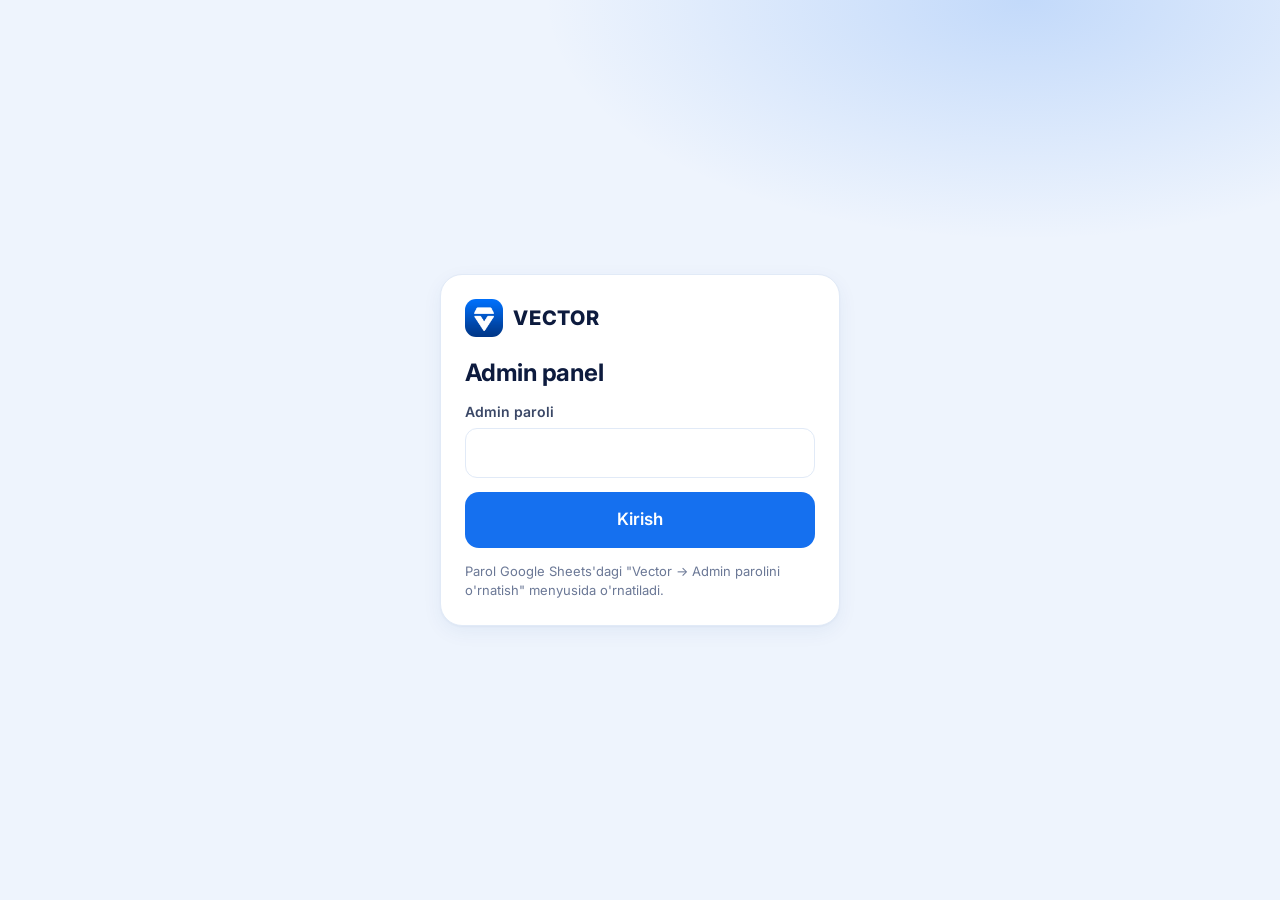
==== commit 1ae1fef3: "Kabinet: foydalanuvchi shabloni asosida yangi dizayn; ommaviy sahifalar 12-15 yosh uchun - Kabinet: " ====
--- a/admin.html
+++ b/admin.html
@@ -349,7 +349,7 @@
   // ================= SOZLAMALAR =================
   async function pSettings() {
     const r = await call('a.settings');
-    const groups = [['Sayt', ['site_name', 'hero_title', 'hero_text', 'stat_videos', 'stat_schools', 'stat_clients']], ['Aloqa va tarmoqlar', ['phone', 'telegram', 'instagram', 'youtube', 'facebook', 'address', 'app_store', 'google_play']], ['Coinlar', ['coin_per_correct', 'birthday_coins']],
+    const groups = [['Sayt', ['site_name', 'hero_title', 'hero_text', 'stat_videos', 'stat_schools', 'stat_clients']], ['Aloqa va tarmoqlar', ['phone', 'telegram', 'instagram', 'youtube', 'facebook', 'address', 'app_store', 'google_play']], ['Coinlar', ['coin_per_correct', 'birthday_coins', 'daily_goal']],
       ["To'lov (Click / Payme)", ['payment_mode', 'click_service_id', 'click_merchant_id', 'payme_merchant_id', 'return_url']]];
     const by = Object.fromEntries(r.settings.map(s => [s.key, s]));
     content.innerHTML = head('Sozlamalar') + `<form class="stack" id="sf" style="gap:18px;max-width:820px">${groups.map(([g, keys]) => `<div class="card pad stack"><h2 style="font-size:18px">${g}</h2>
--- a/assets/css/app.css
+++ b/assets/css/app.css
@@ -1,22 +1,24 @@
 /* VECTOR — umumiy dizayn tizimi */
 :root {
-  --blue: #1E63F0; --blue-600: #1552CF; --blue-50: #EAF2FF; --blue-100: #D6E5FF;
-  --orange: #FF8A00; --orange-600: #E07800; --orange-50: #FFF4E5;
-  --green: #16A34A; --green-50: #E9F9EF; --red: #DC2626; --red-50: #FDECEC;
-  --ink: #0F172A; --ink-2: #334155; --muted: #64748B; --line: #E2E8F0;
-  --bg: #F4F7FC; --card: #FFFFFF; --soft: #F1F5FB;
-  --shadow: 0 1px 2px rgba(15,23,42,.04), 0 8px 24px rgba(15,23,42,.06);
-  --shadow-lg: 0 24px 60px rgba(11,30,79,.16);
-  --r: 16px; --r-lg: 24px;
+  --blue: #1570EF; --blue-600: #0F5FD6; --blue-50: #EAF2FF; --blue-100: #D3E4FF;
+  --orange: #FF8A00; --orange-600: #E07800; --orange-50: #FFF2E2;
+  --green: #12A150; --green-50: #E6F7EC; --red: #E5484D; --red-50: #FDECEC;
+  --violet: #7A5AF8; --violet-50: #F0EBFF; --pink: #F0506E; --pink-50: #FFE9EE; --mint: #12B76A; --mint-50: #E3F8EC;
+  --ink: #0D1B3E; --ink-2: #3A4766; --muted: #6B7896; --line: #E1EAF7;
+  --bg: #EEF4FD; --card: #FFFFFF; --soft: #F4F8FE; --side: #F8FBFF;
+  --shadow: 0 1px 2px rgba(21,62,140,.04), 0 6px 20px rgba(21,62,140,.06);
+  --shadow-lg: 0 24px 60px rgba(13,40,100,.16);
+  --r: 16px; --r-lg: 22px;
   --font: 'Inter', system-ui, -apple-system, 'Segoe UI', Roboto, sans-serif;
   color-scheme: light;
 }
 [data-theme="dark"] {
-  --blue: #4C8DFF; --blue-600: #3A7BF0; --blue-50: #172440; --blue-100: #1E3157;
+  --blue: #4C8DFF; --blue-600: #3A7BF0; --blue-50: #16233E; --blue-100: #1E3157;
   --orange: #FF9A2E; --orange-600: #F08A1E; --orange-50: #3A2610;
   --green: #34D399; --green-50: #0F2E22; --red: #F87171; --red-50: #3A1616;
-  --ink: #E8EEF8; --ink-2: #C3CEDF; --muted: #94A3B8; --line: #263248;
-  --bg: #0B1220; --card: #121B2E; --soft: #18233A;
+  --violet: #A48BFF; --violet-50: #241D45; --pink: #FF7A93; --pink-50: #3D1A24; --mint: #3DDC97; --mint-50: #12301F;
+  --ink: #E8EEF8; --ink-2: #C3CEDF; --muted: #94A3B8; --line: #22304A;
+  --bg: #0A1120; --card: #111B2F; --soft: #16223A; --side: #0E1729;
   --shadow: 0 1px 2px rgba(0,0,0,.3), 0 8px 24px rgba(0,0,0,.25);
   --shadow-lg: 0 24px 60px rgba(0,0,0,.45);
   color-scheme: dark;
@@ -84,7 +86,7 @@
 .wrap-row { flex-wrap: wrap; }
 .stack { display: flex; flex-direction: column; gap: 12px; }
 .progress { height: 10px; border-radius: 999px; background: var(--blue-50); overflow: hidden; }
-.progress > i { display: block; height: 100%; border-radius: inherit; background: linear-gradient(90deg, var(--blue), var(--orange)); transition: width .6s ease; }
+.progress > i { display: block; height: 100%; border-radius: inherit; background: var(--blue); transition: width .6s ease; }
 .avatar { width: 44px; height: 44px; border-radius: 50%; background: var(--blue); color: #fff; display: grid; place-items: center; font-weight: 800; overflow: hidden; flex: none; }
 .avatar img { width: 100%; height: 100%; object-fit: cover; }
 .empty { padding: 40px 16px; text-align: center; color: var(--muted); display: flex; flex-direction: column; align-items: center; gap: 10px; }
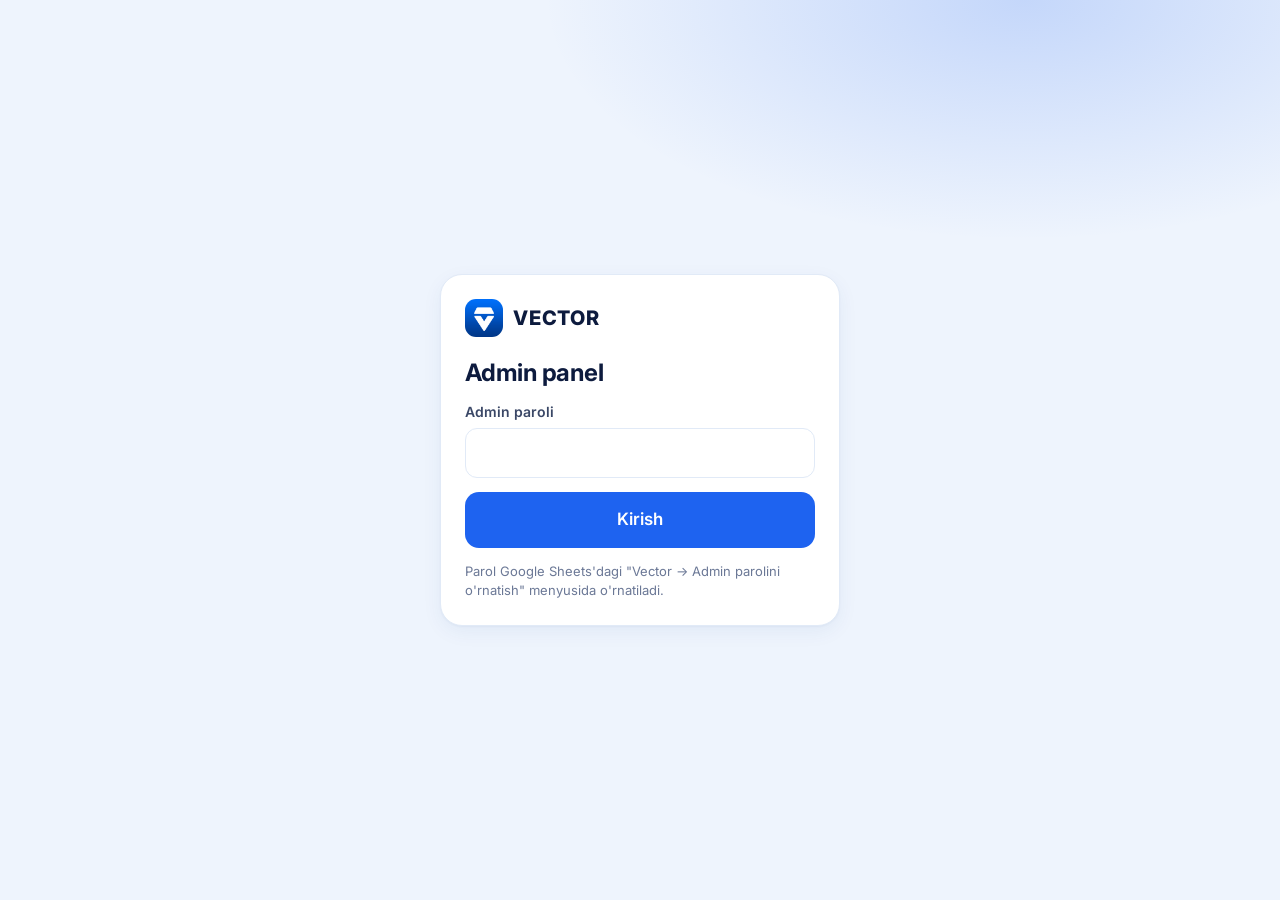
==== commit 38ef2566: "Telegram bot: ro'yxatdan o'tishni tasdiqlash, parolni tiklash, bildirishnomalar - Ro'yxatdan o'tish:" ====
--- a/admin.html
+++ b/admin.html
@@ -79,7 +79,7 @@
 
   // ================= QOBIQ =================
   const NAV = [['panel', 'Bosh panel', 'chart'], ['oquvchilar', "O'quvchilar", 'users'], ['tolovlar', "To'lovlar", 'card'], ['kurslar', 'Kurslar va darslar', 'book'],
-    ['dokon', "Do'kon", 'shop'], ['buyurtmalar', 'Buyurtmalar', 'box'], ['coinlar', 'Coinlar tarixi', 'coin'], ['tariflar', 'Tariflar', 'star'], ['sozlamalar', 'Sozlamalar', 'settings']];
+    ['dokon', "Do'kon", 'shop'], ['buyurtmalar', 'Buyurtmalar', 'box'], ['coinlar', 'Coinlar tarixi', 'coin'], ['xabar', 'Telegram xabar', 'tg'], ['tariflar', 'Tariflar', 'star'], ['sozlamalar', 'Sozlamalar', 'settings']];
   function shell() {
     root.innerHTML = `<div class="mbar"><button class="icon-btn" id="mb" aria-label="Menyu">${icon('menu')}</button><b>Vector Admin</b></div>
       <div class="app"><aside class="side" id="side"><a class="logo" href="index.html" target="_blank"><img src="assets/img/vector-logo.png" alt=""><span>VECTOR</span></a>
@@ -91,7 +91,7 @@
     document.getElementById('out').onclick = async e => { e.preventDefault(); try { await call('logout', { token: VX.adminToken() }); } catch (_) {} VX.setAdminToken(null); loginScreen(); };
     window.onhashchange = go; go();
   }
-  const pages = { panel: pPanel, oquvchilar: pUsers, tolovlar: pPayments, kurslar: pCourses, dokon: pProducts, buyurtmalar: pOrders, coinlar: pCoinLog, tariflar: pPlans, sozlamalar: pSettings };
+  const pages = { panel: pPanel, oquvchilar: pUsers, tolovlar: pPayments, kurslar: pCourses, dokon: pProducts, buyurtmalar: pOrders, coinlar: pCoinLog, xabar: pBroadcast, tariflar: pPlans, sozlamalar: pSettings };
   async function go() {
     const name = (location.hash.slice(1) || 'panel').split('/')[0], fn = pages[name] || pPanel;
     document.querySelectorAll('[data-nav]').forEach(a => a.dataset.nav === (pages[name] ? name : 'panel') ? a.setAttribute('aria-current', 'page') : a.removeAttribute('aria-current'));
@@ -132,7 +132,7 @@
       <div class="tools"><input class="input" id="uq" placeholder="Ism, telefon yoki maktab bo'yicha qidirish" value="${esc(uq.q)}">
         <select class="select" id="uf" style="flex:0 1 200px">${[['all', 'Hammasi'], ['active', 'Obunasi faol'], ['inactive', 'Obunasiz'], ['blocked', 'Bloklangan']].map(([v, t]) => `<option value="${v}" ${uq.filter === v ? 'selected' : ''}>${t}</option>`).join('')}</select></div>
       <div class="table-wrap"><table class="t"><thead><tr><th>O'quvchi</th><th>Telefon</th><th>Maktab / sinf</th><th>Coin</th><th>Obuna</th><th>Ro'yxatdan</th><th></th></tr></thead><tbody>
-      ${r.users.map(u => `<tr><td><div class="row" style="gap:10px">${avatarHtml(u, 34)}<div><b>${esc(u.name)}</b>${u.status === 'blocked' ? ' <span class="badge red">Bloklangan</span>' : ''}${u.birthday ? `<div class="muted" style="font-size:12px">🎂 ${esc(u.birthday)}</div>` : ''}</div></div></td>
+      ${r.users.map(u => `<tr><td><div class="row" style="gap:10px">${avatarHtml(u, 34)}<div><b>${esc(u.name)}</b>${u.tg ? ' <span class="badge" title="Telegram botga ulangan" style="background:#E3F4FD;color:#1C8AD0">TG</span>' : ''}${u.status === 'blocked' ? ' <span class="badge red">Bloklangan</span>' : ''}${u.birthday ? `<div class="muted" style="font-size:12px">🎂 ${esc(u.birthday)}</div>` : ''}</div></div></td>
         <td>+998 ${esc(u.phone)}</td><td>${esc(u.school || '—')}${u.grade ? ' · ' + esc(u.grade) : ''}</td><td><span class="coin">${num(u.coins)}</span></td>
         <td>${u.active ? `<span class="badge green">${date(u.subEnd)} gacha</span>` : '<span class="badge gray">Yo\'q</span>'}</td><td class="muted">${date(u.createdAt)}</td>
         <td><button class="btn btn-soft btn-sm" data-u="${esc(u.id)}">Boshqarish</button></td></tr>`).join('') || '<tr><td colspan="7" class="muted" style="text-align:center;padding:30px">Topilmadi</td></tr>'}</tbody></table></div>
@@ -322,6 +322,33 @@
       ${r.log.map(c => `<tr><td><b>${esc(c.name)}</b></td><td style="font-weight:800;color:${c.amount > 0 ? 'var(--green)' : 'var(--red)'}">${c.amount > 0 ? '+' : ''}${num(c.amount)}</td><td><span class="badge gray">${esc(T[c.type] || c.type)}</span></td><td>${esc(c.reason)}</td><td class="muted">${dateTime(c.at)}</td></tr>`).join('') || '<tr><td colspan="5" class="muted" style="text-align:center;padding:30px">Hali yo\'q</td></tr>'}</tbody></table></div>`;
   }
 
+  // ================= TELEGRAM XABAR =================
+  async function pBroadcast() {
+    const s = await call('a.stats', {});
+    if (!s.tgBot) {
+      content.innerHTML = head('Telegram xabar', "O'quvchilarga yangilik va e'lonlar yuborish") + `<div class="card pad stack">
+        <b>Telegram bot hali ulanmagan.</b>
+        <ol class="muted" style="margin:0;padding-left:20px;line-height:1.7"><li>Telegramda <a href="https://t.me/BotFather" target="_blank" rel="noopener">@BotFather</a> → /newbot → bot nomi va username → token oling.</li>
+        <li>Google jadvalda <b>Vector → 4. Telegram botni ulash</b> ni bosib, tokenni kiriting.</li></ol></div>`;
+      return;
+    }
+    content.innerHTML = head('Telegram xabar', `Bot: <a href="https://t.me/${esc(s.tgBot)}" target="_blank" rel="noopener">@${esc(s.tgBot)}</a> · botga ulangan o'quvchilar: <b>${num(s.tgUsers)}</b> / ${num(s.users)}`) + `
+      <form class="card pad stack" id="bc" style="max-width:720px">
+        <label class="field"><span>Kimga</span><select class="select" name="to"><option value="all">Barcha o'quvchilar</option><option value="active">Obunasi faol o'quvchilar</option><option value="inactive">Obunasi yo'q o'quvchilar</option></select></label>
+        <label class="field"><span>Xabar matni</span><textarea class="textarea" name="text" rows="6" maxlength="3500" placeholder="Masalan: Yangi «Python» kursi qo'shildi! Kabinetga kiring va birinchi darsni ko'ring." required></textarea></label>
+        <p class="hint">Xabar Vector boti nomidan yuboriladi. 1000 ta o'quvchiga yuborish taxminan 1 daqiqa oladi.</p>
+        <div><button class="btn btn-primary" type="submit">${icon('tg')} Yuborish</button></div>
+      </form>`;
+    document.getElementById('bc').onsubmit = e => {
+      e.preventDefault(); const f = e.currentTarget, d = form2obj(f);
+      if (String(d.text).trim().length < 3) return toast('Xabar matnini yozing.', 'error');
+      busy(f.querySelector('[type=submit]'), async () => {
+        const r = await call('a.broadcast', d);
+        toast(`Yuborildi: ${r.sent} ta${r.failed ? ', yetib bormadi: ' + r.failed : ''}`, 'success'); f.text.value = '';
+      }).catch(err => toast(err.message, 'error'));
+    };
+  }
+
   // ================= TARIFLAR =================
   async function pPlans() {
     const r = await call('a.plans');
--- a/assets/css/app.css
+++ b/assets/css/app.css
@@ -1,6 +1,6 @@
 /* VECTOR — umumiy dizayn tizimi */
 :root {
-  --blue: #1570EF; --blue-600: #0F5FD6; --blue-50: #EAF2FF; --blue-100: #D3E4FF;
+  --blue: #1E63F0; --blue-600: #1552CF; --blue-50: #EAF2FF; --blue-100: #D3E4FF;
   --orange: #FF8A00; --orange-600: #E07800; --orange-50: #FFF2E2;
   --green: #12A150; --green-50: #E6F7EC; --red: #E5484D; --red-50: #FDECEC;
   --violet: #7A5AF8; --violet-50: #F0EBFF; --pink: #F0506E; --pink-50: #FFE9EE; --mint: #12B76A; --mint-50: #E3F8EC;
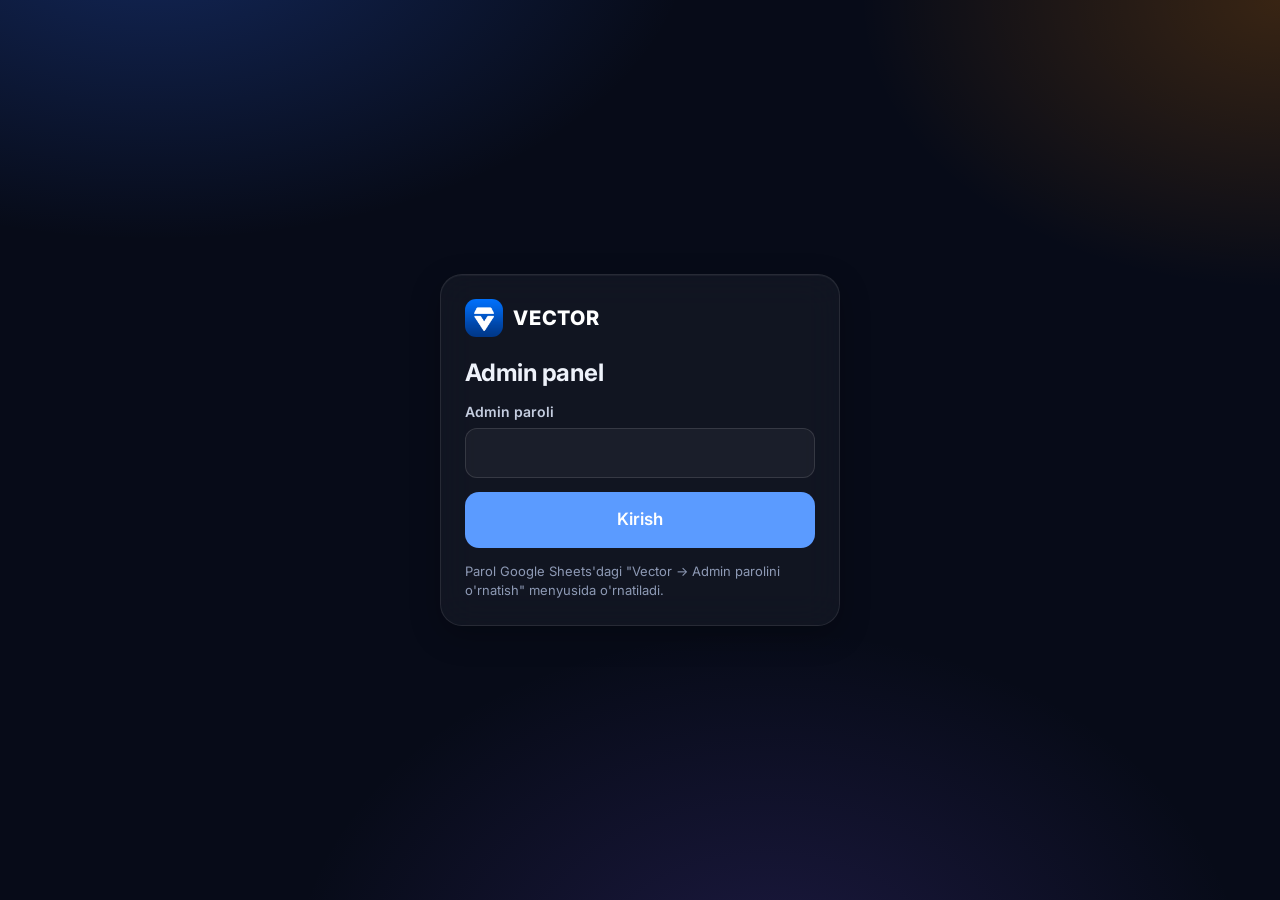
==== commit 0681b17b: "Admin panel: qorong'i shisha dizayn, gradient kartalar va grafiklar - Bosh panel: 4 ta rangli KPI ka" ====
--- a/admin.html
+++ b/admin.html
@@ -1,5 +1,5 @@
 <!doctype html>
-<html lang="uz">
+<html lang="uz" data-theme="dark">
 <head>
 <meta charset="utf-8">
 <meta name="viewport" content="width=device-width, initial-scale=1">
@@ -10,23 +10,99 @@
 <link href="https://fonts.googleapis.com/css2?family=Inter:wght@400;500;600;700;800&display=swap" rel="stylesheet">
 <link rel="stylesheet" href="assets/css/app.css">
 <style>
-  .app { display: grid; grid-template-columns: 248px 1fr; min-height: 100vh; }
-  .side { position: sticky; top: 0; height: 100vh; overflow-y: auto; background: #0B1430; color: #C7D2E6; padding: 18px 12px; display: flex; flex-direction: column; gap: 4px; }
-  .side .logo { color: #fff; padding: 4px 8px 18px; }
-  .side a.nv { display: flex; align-items: center; gap: 12px; padding: 10px 12px; border-radius: 10px; color: #C7D2E6; font-weight: 500; font-size: 15px; }
+  /* ===== Admin: qorong'i shisha uslubi ===== */
+  :root[data-theme="dark"] {
+    --bg: #070B18; --card: rgba(255,255,255,.045); --soft: rgba(255,255,255,.06); --line: rgba(255,255,255,.09);
+    --ink: #EEF2FA; --ink-2: #C5CEE0; --muted: #8E9AB5; --blue: #5B9BFF; --blue-600: #4C8DFF; --blue-50: rgba(91,155,255,.14); --blue-100: rgba(91,155,255,.24);
+    --shadow: 0 1px 0 rgba(255,255,255,.04) inset, 0 10px 30px rgba(0,0,0,.25);
+  }
+  body { min-height: 100vh; background:
+      radial-gradient(900px 520px at 12% -8%, rgba(46,104,240,.30), transparent 60%),
+      radial-gradient(700px 480px at 100% 0%, rgba(255,138,0,.20), transparent 60%),
+      radial-gradient(800px 600px at 60% 110%, rgba(122,90,248,.18), transparent 60%), #070B18;
+    background-attachment: fixed; }
+  .card, .table-wrap { background: rgba(255,255,255,.045); border: 1px solid rgba(255,255,255,.09); -webkit-backdrop-filter: blur(18px); backdrop-filter: blur(18px); }
+  table.t th { background: rgba(255,255,255,.035); }
+  table.t tr:hover td { background: rgba(255,255,255,.03); }
+  .input, .select, .textarea { background: rgba(255,255,255,.04); border-color: rgba(255,255,255,.12); }
+  .select option { background: #111729; }
+  .modal { background: #10172B; border: 1px solid rgba(255,255,255,.1); }
+  .modal-bg { background: rgba(3,6,15,.6); }
+  .skeleton { background: linear-gradient(90deg, rgba(255,255,255,.04) 25%, rgba(255,255,255,.09) 50%, rgba(255,255,255,.04) 75%); background-size: 200% 100%; }
+
+  .app { display: grid; grid-template-columns: 256px 1fr; min-height: 100vh; }
+  .side { position: sticky; top: 0; height: 100vh; overflow-y: auto; background: rgba(4,7,16,.72); -webkit-backdrop-filter: blur(20px); backdrop-filter: blur(20px); border-right: 1px solid rgba(255,255,255,.07); color: #AEB9D0; padding: 22px 14px; display: flex; flex-direction: column; gap: 3px; scrollbar-width: thin; }
+  .side .logo { color: #fff; padding: 2px 10px 22px; }
+  .side .grp { font-size: 11px; font-weight: 700; letter-spacing: .08em; text-transform: uppercase; color: #5F6B86; padding: 14px 12px 6px; }
+  .side a.nv { display: flex; align-items: center; gap: 12px; padding: 10px 12px; border-radius: 12px; color: #AEB9D0; font-weight: 500; font-size: 14.5px; transition: background .15s, color .15s; }
+  .side a.nv .ic { opacity: .85; }
   .side a.nv:hover { background: rgba(255,255,255,.06); color: #fff; }
-  .side a.nv[aria-current="page"] { background: var(--blue); color: #fff; }
+  .side a.nv[aria-current="page"] { background: linear-gradient(135deg, #4C8DFF, #79B0FF); color: #fff; font-weight: 600; box-shadow: 0 8px 24px rgba(76,141,255,.35); }
   .side .cnt { margin-left: auto; background: var(--orange); color: #fff; border-radius: 999px; font-size: 12px; padding: 1px 8px; font-weight: 700; }
   .content { padding: clamp(16px, 3vw, 32px); min-width: 0; }
+  .topbar { display: flex; align-items: center; gap: 12px; flex-wrap: wrap; margin-bottom: 26px; }
+  .topbar h1 { font-size: clamp(24px, 2.6vw, 30px); font-weight: 800; margin-right: auto; }
+  .chip { display: inline-flex; align-items: center; gap: 8px; height: 38px; padding: 0 16px; border-radius: 999px; font-size: 14px; font-weight: 600; background: rgba(255,255,255,.06); border: 1px solid rgba(255,255,255,.1); color: var(--ink-2); }
+  .chip.warm { background: linear-gradient(135deg, #FFE2B8, #FFC98A); color: #4A2A00; border-color: transparent; }
+  a.chip:hover { color: #fff; background: rgba(255,255,255,.1); }
+  .me { width: 40px; height: 40px; border-radius: 50%; display: grid; place-items: center; background: linear-gradient(135deg, #1E63F0, #0B2A7A); border: 2px solid rgba(255,255,255,.18); }
+  .me img { width: 24px; height: 24px; }
   .mbar { display: none; }
   @media (max-width: 900px) {
     .app { grid-template-columns: 1fr; }
-    .side { position: fixed; inset: 0 auto 0 0; width: 260px; z-index: 60; transform: translateX(-100%); transition: transform .25s; }
+    .side { position: fixed; inset: 0 auto 0 0; width: 270px; z-index: 60; transform: translateX(-100%); transition: transform .25s; background: #070B18; }
     .side.open { transform: none; box-shadow: var(--shadow-lg); }
-    .mbar { display: flex; align-items: center; gap: 12px; padding: 10px 16px; background: #0B1430; color: #fff; position: sticky; top: 0; z-index: 50; }
+    .mbar { display: flex; align-items: center; gap: 12px; padding: 10px 16px; background: rgba(7,11,24,.85); -webkit-backdrop-filter: blur(16px); backdrop-filter: blur(16px); color: #fff; position: sticky; top: 0; z-index: 50; border-bottom: 1px solid rgba(255,255,255,.07); }
     .mbar .icon-btn { background: rgba(255,255,255,.1); color: #fff; }
   }
-  .page-h { display: flex; align-items: flex-end; justify-content: space-between; gap: 12px; flex-wrap: wrap; margin-bottom: 18px; }
+
+  /* bosh panel */
+  .kpis { display: grid; grid-template-columns: repeat(4, minmax(0, 1fr)); gap: 16px; margin-bottom: 18px; }
+  .kpi { position: relative; overflow: hidden; border-radius: 22px; padding: 18px 20px; color: #fff; display: flex; flex-direction: column; gap: 4px; min-height: 132px; box-shadow: 0 16px 40px rgba(0,0,0,.28); }
+  .kpi::after { content: ''; position: absolute; right: -40px; top: -40px; width: 140px; height: 140px; border-radius: 50%; background: rgba(255,255,255,.12); }
+  .kpi .h { display: flex; align-items: center; gap: 10px; font-size: 14px; font-weight: 600; opacity: .95; }
+  .kpi .h i { width: 34px; height: 34px; border-radius: 50%; display: grid; place-items: center; background: rgba(255,255,255,.2); }
+  .kpi .h i .ic { width: 18px; height: 18px; }
+  .kpi b { font-size: clamp(24px, 2.4vw, 30px); font-weight: 800; letter-spacing: -.02em; margin-top: 8px; }
+  .kpi small { font-size: 13px; opacity: .88; }
+  .kpi a { color: #fff; text-decoration: underline; text-underline-offset: 3px; }
+  .k1 { background: linear-gradient(135deg, #2A5BD7, #4C8DFF); }
+  .k2 { background: linear-gradient(135deg, #5B3FD0, #8B6BFF); }
+  .k3 { background: linear-gradient(135deg, #B0336B, #E5578C); }
+  .k4 { background: linear-gradient(135deg, #C25B0E, #F08A2B); }
+  @media (max-width: 1100px) { .kpis { grid-template-columns: repeat(2, minmax(0, 1fr)); } }
+  @media (max-width: 520px) { .kpis { grid-template-columns: 1fr; } }
+  .dash { display: grid; grid-template-columns: minmax(0, 1.65fr) minmax(0, 1fr); gap: 16px; align-items: start; }
+  .dash .wide { grid-column: 1 / -1; }
+  @media (max-width: 1000px) { .dash { grid-template-columns: 1fr; } }
+  .panel { border-radius: 22px; padding: 20px; display: flex; flex-direction: column; gap: 6px; min-width: 0; }
+  .panel .ph { display: flex; align-items: flex-start; justify-content: space-between; gap: 10px; }
+  .panel h2 { font-size: 16px; font-weight: 700; }
+  .panel .big { font-size: clamp(22px, 2.2vw, 26px); white-space: nowrap; font-weight: 800; letter-spacing: -.02em; }
+  .pill { display: inline-flex; align-items: center; height: 28px; padding: 0 12px; border-radius: 999px; font-size: 13px; font-weight: 600; background: rgba(255,255,255,.07); color: var(--ink-2); white-space: nowrap; }
+  /* ustunli grafik */
+  .bars { position: relative; display: grid; grid-template-columns: 44px 1fr; grid-template-rows: 210px auto; gap: 8px; margin-top: 14px; }
+  .bars .ya { position: relative; font-size: 11.5px; color: var(--muted); }
+  .bars .ya span { position: absolute; right: 0; transform: translateY(50%); }
+  .bars .plot { position: relative; display: flex; align-items: flex-end; gap: 2px; border-bottom: 1px solid rgba(255,255,255,.14); }
+  .bars .gl { position: absolute; left: 0; right: 0; height: 1px; background: rgba(255,255,255,.06); pointer-events: none; }
+  .bars .col { flex: 1; height: 100%; display: flex; flex-direction: column; justify-content: flex-end; align-items: center; position: relative; cursor: default; }
+  .bars .col i { display: block; width: min(24px, 70%); border-radius: 4px 4px 0 0; background: var(--c); min-height: 2px; transition: filter .15s; }
+  .bars .col:hover i { filter: brightness(1.25); }
+  .bars .col .v { font-size: 11.5px; font-weight: 600; color: var(--ink-2); margin-bottom: 4px; white-space: nowrap; }
+  .bars .xa { grid-column: 2; display: flex; gap: 2px; font-size: 11.5px; color: var(--muted); }
+  .bars .xa span { flex: 1; text-align: center; white-space: nowrap; overflow: hidden; }
+  .tip { position: fixed; z-index: 90; pointer-events: none; background: #1A2340; border: 1px solid rgba(255,255,255,.12); color: #fff; border-radius: 10px; padding: 8px 10px; font-size: 13px; box-shadow: 0 10px 30px rgba(0,0,0,.4); transform: translate(-50%, calc(-100% - 10px)); white-space: nowrap; }
+  .tip small { display: block; color: #A9B4CC; font-size: 12px; }
+  /* gorizontal ro'yxat */
+  .hrow { display: grid; grid-template-columns: minmax(70px, auto) 1fr auto; align-items: center; gap: 10px; font-size: 14px; padding: 6px 0; }
+  .hrow .tr { height: 10px; border-radius: 999px; background: rgba(255,255,255,.06); overflow: hidden; }
+  .hrow .tr i { display: block; height: 100%; border-radius: 999px; background: #4C8DFF; }
+  .mini { display: grid; grid-template-columns: repeat(2, minmax(0, 1fr)); gap: 10px; margin-top: 6px; }
+  .mini > div { border-radius: 16px; padding: 12px 14px; background: rgba(255,255,255,.04); border: 1px solid rgba(255,255,255,.07); display: flex; flex-direction: column; gap: 2px; }
+  .mini span { font-size: 13px; color: var(--muted); }
+  .mini b { font-size: 20px; font-weight: 800; }
+  .page-h { display: flex; align-items: flex-end; justify-content: space-between; gap: 12px; flex-wrap: wrap; margin-bottom: 20px; }
   .page-h h1 { font-size: clamp(22px, 2.6vw, 28px); font-weight: 800; }
   .stats { display: grid; grid-template-columns: repeat(auto-fill, minmax(200px, 1fr)); gap: 14px; margin-bottom: 22px; }
   .stat { padding: 18px; display: flex; flex-direction: column; gap: 6px; }
@@ -35,7 +111,8 @@
   .tools { display: flex; gap: 10px; flex-wrap: wrap; margin-bottom: 14px; }
   .tools .input, .tools .select { min-height: 42px; width: auto; flex: 1 1 200px; }
   .acts { display: flex; gap: 6px; flex-wrap: wrap; }
-  .login { min-height: 100vh; display: grid; place-items: center; padding: 16px; background: radial-gradient(800px 400px at 80% 0%, color-mix(in srgb, var(--blue) 20%, transparent), transparent 60%), var(--bg); }
+  .login { min-height: 100vh; display: grid; place-items: center; padding: 16px; }
+  .login .logo { color: #fff; }
   .login form { width: min(400px, 100%); display: flex; flex-direction: column; gap: 14px; }
   .two { display: grid; grid-template-columns: 1fr 1fr; gap: 12px; }
   @media (max-width: 560px) { .two { grid-template-columns: 1fr; } }
@@ -58,6 +135,7 @@
   'use strict';
   const { esc, money, num, icon, date, dateTime, safeUrl, avatarHtml, toast, modal, busy, confirmBox } = VX;
   const call = (a, d) => VX.call(a, d, { admin: true });
+  document.documentElement.setAttribute('data-theme', 'dark'); // admin panel doim qorong'i uslubda
   const root = document.getElementById('root');
   let content;
 
@@ -79,23 +157,25 @@
 
   // ================= QOBIQ =================
   const NAV = [['panel', 'Bosh panel', 'chart'], ['oquvchilar', "O'quvchilar", 'users'], ['tolovlar', "To'lovlar", 'card'], ['kurslar', 'Kurslar va darslar', 'book'],
-    ['dokon', "Do'kon", 'shop'], ['buyurtmalar', 'Buyurtmalar', 'box'], ['coinlar', 'Coinlar tarixi', 'coin'], ['xabar', 'Telegram xabar', 'tg'], ['tariflar', 'Tariflar', 'star'], ['sozlamalar', 'Sozlamalar', 'settings']];
+    ['dokon', "Do'kon", 'shop'], ['buyurtmalar', 'Buyurtmalar', 'box'], ['coinlar', 'Coinlar tarixi', 'coin'], ['arizalar', 'Sardor arizalari', 'users'], ['donatlar', 'Donatlar', 'coin'], ['takliflar', 'Takliflar (promokod)', 'star'], ['xabar', 'Telegram xabar', 'tg'], ['tariflar', 'Tariflar', 'star'], ['sozlamalar', 'Sozlamalar', 'settings']];
+  const GRP = { 0: 'Asosiy', 3: "Ta'lim va do'kon", 7: 'Jamoa', 10: 'Sozlash' };
   function shell() {
     root.innerHTML = `<div class="mbar"><button class="icon-btn" id="mb" aria-label="Menyu">${icon('menu')}</button><b>Vector Admin</b></div>
       <div class="app"><aside class="side" id="side"><a class="logo" href="index.html" target="_blank"><img src="assets/img/vector-logo.png" alt=""><span>VECTOR</span></a>
-      ${NAV.map(([id, t, ic]) => `<a class="nv" href="#${id}" data-nav="${id}">${icon(ic)}<span>${t}</span><span class="cnt" data-cnt="${id}" hidden></span></a>`).join('')}
-      <div style="margin-top:auto;display:flex;flex-direction:column;gap:4px"><a class="nv" href="kabinet.html" target="_blank">${icon('user')} O'quvchi kabineti</a><a class="nv" href="#" id="out">${icon('logout')} Chiqish</a></div></aside>
+      ${NAV.map(([id, t, ic], i) => `${GRP[i] ? `<div class="grp">${GRP[i]}</div>` : ''}<a class="nv" href="#${id}" data-nav="${id}">${icon(ic)}<span>${t}</span><span class="cnt" data-cnt="${id}" hidden></span></a>`).join('')}
+      <div style="margin-top:auto;padding-top:16px;display:flex;flex-direction:column;gap:3px"><a class="nv" href="kabinet.html" target="_blank">${icon('user')} O'quvchi kabineti</a><a class="nv" href="#" id="out">${icon('logout')} Chiqish</a></div></aside>
       <main class="content" id="content"></main></div>`;
     content = document.getElementById('content');
     document.getElementById('mb').onclick = () => document.getElementById('side').classList.toggle('open');
     document.getElementById('out').onclick = async e => { e.preventDefault(); try { await call('logout', { token: VX.adminToken() }); } catch (_) {} VX.setAdminToken(null); loginScreen(); };
     window.onhashchange = go; go();
   }
-  const pages = { panel: pPanel, oquvchilar: pUsers, tolovlar: pPayments, kurslar: pCourses, dokon: pProducts, buyurtmalar: pOrders, coinlar: pCoinLog, xabar: pBroadcast, tariflar: pPlans, sozlamalar: pSettings };
+  const pages = { panel: pPanel, oquvchilar: pUsers, tolovlar: pPayments, kurslar: pCourses, dokon: pProducts, buyurtmalar: pOrders, coinlar: pCoinLog, arizalar: pApps, donatlar: pDonations, takliflar: pRefs, xabar: pBroadcast, tariflar: pPlans, sozlamalar: pSettings };
   async function go() {
     const name = (location.hash.slice(1) || 'panel').split('/')[0], fn = pages[name] || pPanel;
     document.querySelectorAll('[data-nav]').forEach(a => a.dataset.nav === (pages[name] ? name : 'panel') ? a.setAttribute('aria-current', 'page') : a.removeAttribute('aria-current'));
     document.getElementById('side').classList.remove('open');
+    document.querySelectorAll('.tip').forEach(t => t.remove());
     content.innerHTML = '<div class="skeleton" style="height:120px;margin-bottom:14px"></div><div class="skeleton" style="height:320px"></div>';
     try { await fn(); } catch (e) {
       if (e.code === 'auth') return loginScreen(e.message);
@@ -107,21 +187,66 @@
     set('tolovlar', s.pendingPayments); set('buyurtmalar', s.newOrders);
   }
   const head = (t, sub, right) => `<div class="page-h"><div><h1>${t}</h1>${sub ? `<p class="muted">${sub}</p>` : ''}</div>${right || ''}</div>`;
+  const MONTHS = ['Yan', 'Fev', 'Mar', 'Apr', 'May', 'Iyun', 'Iyul', 'Avg', 'Sen', 'Okt', 'Noy', 'Dek'];
+  const short = n => n >= 1e6 ? (Math.round(n / 1e5) / 10 + ' mln').replace('.', ',') : n >= 1e3 ? Math.round(n / 1e3) + ' ming' : String(n);
+  const nice = x => { if (!(x > 0)) return 1; const p = Math.pow(10, Math.floor(Math.log10(x))); return [1, 2, 2.5, 5, 10].map(k => k * p).find(v => v >= x); };
+  /** Bitta qatorli ustunli grafik: data = [{label, value, tip}] */
+  function barChart(data, color, fmtAxis, integer) {
+    const max = Math.max(0, ...data.map(d => d.value)), step = Math.max(nice(max / 4), integer ? 1 : 0), top = step * 4;
+    const ticks = [0, 1, 2, 3, 4].map(i => i * step);
+    const peak = data.reduce((a, d, i) => d.value > data[a].value ? i : a, 0);
+    return `<div class="bars" style="--c:${color}">
+      <div class="ya">${ticks.map(v => `<span style="bottom:${v / top * 100}%">${fmtAxis(v)}</span>`).join('')}</div>
+      <div class="plot">${ticks.slice(1).map(v => `<div class="gl" style="bottom:${v / top * 100}%"></div>`).join('')}
+        ${data.map((d, i) => `<div class="col" data-tip="${esc(d.tip)}">${i === peak && d.value > 0 ? `<span class="v">${fmtAxis(d.value)}</span>` : ''}<i style="height:${top ? d.value / top * 100 : 0}%"></i></div>`).join('')}</div>
+      <div class="xa">${data.map(d => `<span>${esc(d.label)}</span>`).join('')}</div></div>`;
+  }
+  function bindTips(el) {
+    let tip = null;
+    el.querySelectorAll('[data-tip]').forEach(c => {
+      c.onmouseenter = () => { tip = document.createElement('div'); tip.className = 'tip'; tip.innerHTML = c.dataset.tip; document.body.appendChild(tip); const r = c.querySelector('i').getBoundingClientRect(); tip.style.left = (r.left + r.width / 2) + 'px'; tip.style.top = r.top + 'px'; };
+      c.onmouseleave = () => { if (tip) tip.remove(); tip = null; };
+    });
+  }
   const form2obj = f => Object.fromEntries(new FormData(f).entries());
 
   // ================= BOSH PANEL =================
   async function pPanel() {
     const s = await call('a.stats'); counts(s);
-    content.innerHTML = head('Bosh panel', 'Bugun: ' + date(new Date().toISOString())) + `
-      <div class="stats">
-        <div class="card stat"><span>Jami o'quvchilar</span><b>${num(s.users)}</b><span>Bugun: +${s.todayUsers}</span></div>
-        <div class="card stat"><span>Faol obunachilar</span><b style="color:var(--green)">${num(s.active)}</b></div>
-        <div class="card stat"><span>Shu oy tushum</span><b>${money(s.revenueMonth)}</b><span>${s.paymentsMonth} ta to'lov</span></div>
-        <div class="card stat"><span>Kutilayotgan to'lovlar</span><b style="color:var(--orange-600)">${s.pendingPayments}</b><a href="#tolovlar">Ko'rish →</a></div>
-        <div class="card stat"><span>Yangi buyurtmalar</span><b style="color:var(--orange-600)">${s.newOrders}</b><a href="#buyurtmalar">Ko'rish →</a></div>
-        <div class="card stat"><span>O'quvchilardagi coinlar</span><b class="coin" style="font-size:26px">${num(s.coinsTotal)}</b></div>
+    const S = s.series || null, now = new Date();
+    const prev = S ? S.months[4].revenue : 0, cur = S ? S.months[5].revenue : s.revenueMonth;
+    const diff = prev ? Math.round((cur - prev) / prev * 100) : null;
+    const half = S ? S.months.reduce((n, m) => n + m.revenue, 0) : 0;
+    const newUsers = S ? S.days.reduce((n, d) => n + d.users, 0) : 0;
+    const plansTot = S ? S.plans.reduce((n, p) => n + p.revenue, 0) : 0;
+    content.innerHTML = `<div class="topbar"><h1>Bosh panel</h1>
+        <span class="chip warm">${icon('cake')} ${now.getDate()} ${MONTHS[now.getMonth()].toLowerCase()}, ${now.getFullYear()}</span>
+        <a class="chip" href="index.html" target="_blank" rel="noopener">${icon('home')} Saytni ochish</a>
+        ${s.tgBot ? `<a class="chip" href="https://t.me/${esc(s.tgBot)}" target="_blank" rel="noopener">${icon('tg')} @${esc(s.tgBot)}</a>` : ''}
+        <span class="me" title="Admin"><img src="assets/img/vector-logo-white.png" alt=""></span></div>
+      <div class="kpis">
+        <div class="kpi k1"><div class="h"><i>${icon('users')}</i>Jami o'quvchilar</div><b>${num(s.users)}</b><small>Bugun: +${s.todayUsers}</small></div>
+        <div class="kpi k2"><div class="h"><i>${icon('crown')}</i>Faol obunachilar</div><b>${num(s.active)}</b><small>${s.users ? Math.round(s.active / s.users * 100) : 0}% o'quvchilardan</small></div>
+        <div class="kpi k3"><div class="h"><i>${icon('card')}</i>Shu oy tushum</div><b>${money(s.revenueMonth)}</b><small>${s.paymentsMonth} ta to'lov${diff === null ? '' : ` · o'tgan oyga nisbatan ${diff >= 0 ? '+' : ''}${diff}%`}</small></div>
+        <div class="kpi k4"><div class="h"><i>${icon('refresh')}</i>Kutilayotgan to'lovlar</div><b>${s.pendingPayments}</b><small><a href="#tolovlar">Ko'rish →</a></small></div>
       </div>
-      <div class="card pad"><h2 style="font-size:18px;margin-bottom:10px">🎂 Bugun tug'ilgan kun</h2>${s.birthdaysToday.length ? s.birthdaysToday.map(b => `<span class="badge orange" style="margin:0 6px 6px 0">${esc(b.name)}</span>`).join('') + '<p class="hint" style="margin-top:8px">Ularga sozlamalardagi tug\'ilgan kun coini avtomatik beriladi.</p>' : '<p class="muted">Bugun tug\'ilgan kun yo\'q.</p>'}</div>`;
+      <div class="dash">
+        ${S ? `<section class="card panel" id="ch1"><div class="ph"><div><h2>Oylik tushum</h2><div class="big">${money(half)}</div><span class="muted" style="font-size:13px">Oxirgi 6 oy</span></div><span class="pill">${S.months.reduce((n, m) => n + m.count, 0)} ta to'lov</span></div>
+          ${barChart(S.months.map(m => { const [y, mo] = m.m.split('-'); return { label: MONTHS[+mo - 1], value: m.revenue, tip: `<b>${money(m.revenue)}</b><small>${MONTHS[+mo - 1]} ${y} · ${m.count} ta to'lov</small>` }; }), '#4C8DFF', short)}</section>
+        <section class="card panel" id="ch2"><div class="ph"><div><h2>Yangi o'quvchilar</h2><div class="big">+${num(newUsers)}</div><span class="muted" style="font-size:13px">Oxirgi 14 kun</span></div><span class="pill">Bugun +${s.todayUsers}</span></div>
+          ${barChart(S.days.map((d, i) => { const dd = new Date(d.d + 'T12:00:00'); return { label: i % 2 ? '' : String(dd.getDate()), value: d.users, tip: `<b>+${d.users} o'quvchi</b><small>${dd.getDate()} ${MONTHS[dd.getMonth()]}</small>` }; }), '#D2731A', v => String(v), true)}</section>`
+        : `<section class="card panel wide"><h2>Grafiklar</h2><p class="muted">Grafiklar uchun Apps Script'dagi Code.gs ni yangilab, yangi versiya joylang.</p></section>`}
+        <section class="card panel"><div class="ph"><h2>Shu oy tariflar bo'yicha</h2><span class="pill">${MONTHS[now.getMonth()]}</span></div>
+          ${S && S.plans.length ? S.plans.map(p => `<div class="hrow"><b>${esc(p.name)}</b><div class="tr"><i style="width:${plansTot ? p.revenue / plansTot * 100 : 0}%"></i></div><span>${money(p.revenue)} <span class="muted" style="font-size:12px">· ${p.count}</span></span></div>`).join('') : '<p class="muted">Bu oy hali to\'lov yo\'q.</p>'}</section>
+        <section class="card panel"><div class="ph"><h2>Qisqacha</h2></div>
+          <div class="mini">
+            <div><span>Yangi buyurtmalar</span><b style="color:${s.newOrders ? 'var(--orange)' : 'inherit'}">${s.newOrders}</b><a href="#buyurtmalar" style="font-size:13px">Ko'rish →</a></div>
+            <div><span>Coinlar (jami)</span><b class="coin" style="font-size:20px">${num(s.coinsTotal)}</b></div>
+            <div><span>Botga ulangan</span><b>${num(s.tgUsers)}</b><span style="font-size:12px">${s.users ? Math.round(s.tgUsers / s.users * 100) : 0}% o'quvchi</span></div>
+            <div><span>🎂 Bugun tug'ilgan</span><b>${s.birthdaysToday.length}</b>${s.birthdaysToday.length ? `<span style="font-size:12px">${s.birthdaysToday.slice(0, 3).map(b => esc(b.name.split(' ')[0])).join(', ')}${s.birthdaysToday.length > 3 ? '…' : ''}</span>` : ''}</div>
+          </div></section>
+      </div>`;
+    bindTips(content);
   }
 
   // ================= O'QUVCHILAR =================
@@ -171,13 +296,15 @@
   async function pPayments() {
     const [r, s] = await Promise.all([call('a.payments', { status: pf }), call('a.stats')]); counts(s);
     const PS = { pending: ['orange', 'Kutilmoqda'], paid: ['green', "To'langan"], cancelled: ['gray', 'Bekor'] };
-    content.innerHTML = head("To'lovlar", "Test rejimida o'quvchi to'lov so'rovini yuboradi — siz pul tushganini tekshirib tasdiqlaysiz. Live rejimda Click/Payme avtomatik tasdiqlaydi.") + `
+    content.innerHTML = head("To'lovlar", "Test rejimida o'quvchi to'lov so'rovini yuboradi — siz pul tushganini tekshirib tasdiqlaysiz. TezCheck rejimida to'lov o'zi tasdiqlanadi va obuna darhol ochiladi.") + `
       <div class="tools"><select class="select" id="pf" style="flex:0 1 220px">${[['pending', 'Kutilayotganlar'], ['paid', "To'langanlar"], ['cancelled', 'Bekor qilinganlar'], ['', 'Hammasi']].map(([v, t]) => `<option value="${v}" ${pf === v ? 'selected' : ''}>${t}</option>`).join('')}</select></div>
       <div class="table-wrap"><table class="t"><thead><tr><th>ID</th><th>O'quvchi</th><th>Tarif</th><th>Summa</th><th>Usul</th><th>Sana</th><th>Holat</th><th></th></tr></thead><tbody>
-      ${r.payments.map(p => `<tr><td><code>${esc(p.id)}</code></td><td><b>${esc(p.name)}</b><div class="muted" style="font-size:12px">+998 ${esc(p.phone)}</div></td><td>${esc(p.plan)} (${p.months} oy)</td><td><b>${money(p.amount)}</b></td><td>${esc(p.provider)}${p.extId ? `<div class="muted" style="font-size:12px">${esc(p.extId)}</div>` : ''}</td><td class="muted">${dateTime(p.createdAt)}</td>
+      ${r.payments.map(p => `<tr><td><code>${esc(p.id)}</code></td><td><b>${esc(p.name)}</b><div class="muted" style="font-size:12px">+998 ${esc(p.phone)}</div></td><td>${esc(p.plan)} (${p.months} oy)</td><td><b>${money(p.amount)}</b></td><td>${esc(p.provider)}${p.extId ? `<div class="muted" style="font-size:12px">${esc(p.extId)}</div>` : ''}${p.receipt ? `<div><a href="${esc(p.receipt)}" target="_blank" rel="noopener" style="font-size:13px;font-weight:600">🧾 Chekni ko'rish</a></div>` : ''}</td><td class="muted">${dateTime(p.createdAt)}</td>
         <td><span class="badge ${(PS[p.status] || PS.pending)[0]}">${(PS[p.status] || PS.pending)[1]}</span></td>
-        <td><div class="acts">${p.status === 'pending' ? `<button class="btn btn-primary btn-sm" data-ok="${esc(p.id)}">Tasdiqlash</button>` : ''}${p.status !== 'cancelled' ? `<button class="btn btn-danger btn-sm" data-no="${esc(p.id)}">Bekor</button>` : ''}</div></td></tr>`).join('') || '<tr><td colspan="8" class="muted" style="text-align:center;padding:30px">To\'lovlar yo\'q</td></tr>'}</tbody></table></div>`;
+        <td><div class="acts">${p.status === 'pending' && p.provider === 'tezcheck' ? `<button class="btn btn-soft btn-sm" data-ck="${esc(p.id)}">Tekshirish</button>` : ''}${p.status === 'pending' ? `<button class="btn btn-primary btn-sm" data-ok="${esc(p.id)}">Tasdiqlash</button>` : ''}${p.status !== 'cancelled' ? `<button class="btn btn-danger btn-sm" data-no="${esc(p.id)}">Bekor</button>` : ''}</div></td></tr>`).join('') || '<tr><td colspan="8" class="muted" style="text-align:center;padding:30px">To\'lovlar yo\'q</td></tr>'}</tbody></table></div>`;
     document.getElementById('pf').onchange = e => { pf = e.target.value; pPayments(); };
+    content.querySelectorAll('[data-ck]').forEach(b => b.onclick = () => busy(b, () => call('a.payment', { id: b.dataset.ck, op: 'check' }))
+      .then(x => { if (!x) return; toast(x.status === 'paid' ? "To'langan — obuna ochildi" : x.status === 'cancelled' ? 'Chek bekor qilingan' : "Hali to'lanmagan" + (x.state ? ' (' + x.state + ')' : ''), x.status === 'paid' ? 'success' : undefined); pPayments(); }).catch(err => toast(err.message, 'error')));
     content.querySelectorAll('[data-ok]').forEach(b => b.onclick = async () => {
       const p = r.payments.find(x => x.id === b.dataset.ok);
       if (!await confirmBox(`${p.name} — ${money(p.amount)} to'lovi tushganini tekshirdingizmi? Obuna ${p.months} oyga ochiladi.`, 'Tasdiqlash')) return;
@@ -322,6 +449,48 @@
       ${r.log.map(c => `<tr><td><b>${esc(c.name)}</b></td><td style="font-weight:800;color:${c.amount > 0 ? 'var(--green)' : 'var(--red)'}">${c.amount > 0 ? '+' : ''}${num(c.amount)}</td><td><span class="badge gray">${esc(T[c.type] || c.type)}</span></td><td>${esc(c.reason)}</td><td class="muted">${dateTime(c.at)}</td></tr>`).join('') || '<tr><td colspan="5" class="muted" style="text-align:center;padding:30px">Hali yo\'q</td></tr>'}</tbody></table></div>`;
   }
 
+  // ================= SARDOR ARIZALARI =================
+  let af = 'yangi';
+  async function pApps() {
+    const r = await call('a.apps', { status: af });
+    const ST = { yangi: ['orange', 'Yangi'], qabul: ['green', 'Qabul qilindi'], rad: ['gray', 'Rad etildi'] };
+    content.innerHTML = head('Sardor arizalari', "«Jamoaga qo'shilish» orqali kelgan arizalar. Qabul yoki rad etilsa, o'quvchiga Telegram bot orqali xabar boradi.") + `
+      <div class="tools"><select class="select" id="af" style="flex:0 1 220px">${[['yangi', 'Yangilar'], ['qabul', 'Qabul qilinganlar'], ['rad', 'Rad etilganlar'], ['', 'Hammasi']].map(([v, t]) => `<option value="${v}" ${af === v ? 'selected' : ''}>${t}</option>`).join('')}</select></div>
+      <div class="table-wrap"><table class="t"><thead><tr><th>O'quvchi</th><th>Maktab / sinf</th><th>Telegram</th><th>Sana</th><th>Holat</th><th></th></tr></thead><tbody>
+      ${r.apps.map(a => `<tr><td><div class="row" style="gap:10px">${safeUrl(a.photo) ? `<img class="thumb" src="${esc(a.photo)}" alt="" style="border-radius:50%;width:40px;height:40px">` : ''}<div><b>${esc(a.name)}</b><div class="muted" style="font-size:12px">+998 ${esc(a.phone)} · ${esc(a.region || '')}</div></div></div></td>
+        <td>${esc(a.school)}${a.grade ? ' · ' + esc(a.grade) : ''}</td><td>${a.telegram ? `<a href="https://t.me/${esc(String(a.telegram).replace(/^@/, ''))}" target="_blank" rel="noopener">${esc(a.telegram)}</a>` : '—'}</td><td class="muted">${dateTime(a.at)}</td>
+        <td><span class="badge ${(ST[a.status] || ST.yangi)[0]}">${(ST[a.status] || ST.yangi)[1]}</span></td><td><button class="btn btn-soft btn-sm" data-a="${esc(a.id)}">Ko'rish</button></td></tr>`).join('') || '<tr><td colspan="6" class="muted" style="text-align:center;padding:30px">Arizalar yo\'q</td></tr>'}</tbody></table></div>`;
+    document.getElementById('af').onchange = e => { af = e.target.value; pApps(); };
+    content.querySelectorAll('[data-a]').forEach(b => b.onclick = () => {
+      const a = r.apps.find(x => x.id === b.dataset.a);
+      const m = modal(`<div class="row" style="gap:14px;margin-bottom:14px">${safeUrl(a.photo) ? `<img src="${esc(a.photo)}" alt="" style="width:72px;height:72px;border-radius:50%;object-fit:cover">` : ''}<div><h2 style="margin:0">${esc(a.name)}</h2><div class="muted">+998 ${esc(a.phone)} · ${esc(a.school)} · ${esc(a.grade)}</div></div></div>
+        <div class="stack" style="gap:12px"><div><b>Nega sardor bo'lmoqchi?</b><p class="muted" style="white-space:pre-line">${esc(a.why || '—')}</p></div><div><b>Tajriba va yutuqlar</b><p class="muted" style="white-space:pre-line">${esc(a.experience || '—')}</p></div>
+        <label class="field"><span>Izoh (o'quvchiga boradi, ixtiyoriy)</span><input class="input" id="an" value="${esc(a.note || '')}"></label>
+        <div class="row wrap-row" style="justify-content:flex-end"><button class="btn btn-plain" data-close>Yopish</button><button class="btn btn-danger" data-s="rad">Rad etish</button><button class="btn btn-primary" data-s="qabul">Qabul qilish</button></div></div>`);
+      m.el.querySelectorAll('[data-s]').forEach(x => x.onclick = () => busy(x, () => call('a.app', { id: a.id, status: x.dataset.s, note: m.el.querySelector('#an').value })).then(() => { toast('Saqlandi', 'success'); m.close(); pApps(); }).catch(err => toast(err.message, 'error')));
+    });
+  }
+
+  // ================= DONATLAR =================
+  async function pDonations() {
+    const r = await call('a.donations');
+    const ST = { yangi: ['orange', 'Tekshirilmoqda'], tasdiq: ['green', 'Tasdiqlangan'], bekor: ['gray', 'Bekor'] };
+    content.innerHTML = head('Donatlar', `Tasdiqlangan donatlar jami: <b>${money(r.total)}</b>. Chekni ko'rib, pul kartaga tushganini tekshiring.`) + `
+      <div class="table-wrap"><table class="t"><thead><tr><th>Kimdan</th><th>Summa</th><th>Chek</th><th>Sana</th><th>Holat</th><th></th></tr></thead><tbody>
+      ${r.donations.map(d => `<tr><td><b>${esc(d.name)}</b><div class="muted" style="font-size:12px">+998 ${esc(d.phone)}</div></td><td><b>${money(d.amount)}</b></td><td>${d.receipt ? `<a href="${esc(d.receipt)}" target="_blank" rel="noopener" style="font-weight:600">🧾 Ko'rish</a>` : '—'}</td><td class="muted">${dateTime(d.at)}</td>
+        <td><span class="badge ${(ST[d.status] || ST.yangi)[0]}">${(ST[d.status] || ST.yangi)[1]}</span></td>
+        <td><div class="acts">${d.status !== 'tasdiq' ? `<button class="btn btn-primary btn-sm" data-ok="${esc(d.id)}">Tasdiqlash</button>` : ''}${d.status !== 'bekor' ? `<button class="btn btn-danger btn-sm" data-no="${esc(d.id)}">Bekor</button>` : ''}</div></td></tr>`).join('') || '<tr><td colspan="6" class="muted" style="text-align:center;padding:30px">Donatlar yo\'q</td></tr>'}</tbody></table></div>`;
+    content.querySelectorAll('[data-ok],[data-no]').forEach(b => b.onclick = () => busy(b, () => call('a.donation', { id: b.dataset.ok || b.dataset.no, status: b.dataset.ok ? 'tasdiq' : 'bekor' })).then(() => { toast('Saqlandi', 'success'); pDonations(); }).catch(err => toast(err.message, 'error')));
+  }
+
+  // ================= TAKLIFLAR =================
+  async function pRefs() {
+    const r = await call('a.refs');
+    content.innerHTML = head('Takliflar (promokod)', "Kim nechta do'stini olib kelgani. Do'st Premium olganda taklif qiluvchiga coin avtomatik beriladi (sozlamalar → «Do'stlarni taklif qilish»).") + `
+      <div class="table-wrap"><table class="t"><thead><tr><th>O'quvchi</th><th>Promokod</th><th>Ro'yxatdan o'tgan do'stlar</th><th>Premium olgan do'stlar</th></tr></thead><tbody>
+      ${r.top.map(x => `<tr><td><b>${esc(x.name || '—')}</b><div class="muted" style="font-size:12px">+998 ${esc(x.phone || '')}</div></td><td><code>${esc(x.code || '')}</code></td><td>${x.all}</td><td><b style="color:var(--green)">${x.paid}</b></td></tr>`).join('') || '<tr><td colspan="4" class="muted" style="text-align:center;padding:30px">Hali hech kim promokod orqali kelmagan</td></tr>'}</tbody></table></div>`;
+  }
+
   // ================= TELEGRAM XABAR =================
   async function pBroadcast() {
     const s = await call('a.stats', {});
@@ -376,12 +545,12 @@
   // ================= SOZLAMALAR =================
   async function pSettings() {
     const r = await call('a.settings');
-    const groups = [['Sayt', ['site_name', 'hero_title', 'hero_text', 'stat_videos', 'stat_schools', 'stat_clients']], ['Aloqa va tarmoqlar', ['phone', 'telegram', 'instagram', 'youtube', 'facebook', 'address', 'app_store', 'google_play']], ['Coinlar', ['coin_per_correct', 'birthday_coins', 'daily_goal']],
-      ["To'lov (Click / Payme)", ['payment_mode', 'click_service_id', 'click_merchant_id', 'payme_merchant_id', 'return_url']]];
+    const groups = [['Sayt', ['site_name', 'hero_title', 'hero_text', 'stat_videos', 'stat_schools', 'stat_clients']], ['Aloqa va tarmoqlar', ['phone', 'telegram', 'instagram', 'youtube', 'facebook', 'address', 'app_store', 'google_play']], ['Coinlar', ['coin_per_correct', 'birthday_coins', 'daily_goal']], ['Karta orqali to\'lov (test rejimi)', ['card_number', 'card_holder']], ['Do\'stlarni taklif qilish va jamoa', ['ref_discount', 'ref_coins', 'ref_bonuses', 'team_limit']], ['Boshqa', ['site_url', 'mini_app', 'app_url']],
+      ["To'lov (TezCheck / Click / Payme)", ['payment_mode', 'click_service_id', 'click_merchant_id', 'payme_merchant_id', 'return_url']]];
     const by = Object.fromEntries(r.settings.map(s => [s.key, s]));
     content.innerHTML = head('Sozlamalar') + `<form class="stack" id="sf" style="gap:18px;max-width:820px">${groups.map(([g, keys]) => `<div class="card pad stack"><h2 style="font-size:18px">${g}</h2>
       ${keys.map(k => { const s = by[k] || { value: '', note: '' };
-        if (k === 'payment_mode') return `<label class="field"><span>To'lov rejimi</span><select class="select" name="${k}"><option value="test" ${s.value !== 'live' ? 'selected' : ''}>Test — to'lovni admin tasdiqlaydi</option><option value="live" ${s.value === 'live' ? 'selected' : ''}>Live — Click/Payme avtomatik</option></select>${r.worker ? '' : '<span class="hint" style="color:var(--orange-600)">⚠️ To\'lov serveri kaliti yaratilmagan (Google Sheets → Vector → 3-band). Live rejim uchun kerak.</span>'}</label>`;
+        if (k === 'payment_mode') return `<label class="field"><span>To'lov rejimi</span><select class="select" name="${k}"><option value="test" ${s.value !== 'live' ? 'selected' : ''}>Test — to'lovni admin tasdiqlaydi</option><option value="tezcheck" ${s.value === 'tezcheck' ? 'selected' : ''}>TezCheck — Click, Payme, Uzum, karta (avtomatik)</option><option value="live" ${s.value === 'live' ? 'selected' : ''}>Live — Click/Payme to'g'ridan-to'g'ri</option></select>${r.tezcheck ? '<span class="hint" style="color:var(--green-600, #15803d)">✓ TezCheck ulangan</span>' : '<span class="hint">TezCheck ulanmagan: Google Sheets → Vector → «5. TezCheck to\'lovini ulash».</span>'}${r.worker ? '' : '<span class="hint" style="color:var(--orange-600)">⚠️ To\'lov serveri kaliti yaratilmagan (Google Sheets → Vector → 3-band). Faqat «Live» rejim uchun kerak.</span>'}</label>`;
         return `<label class="field"><span>${esc(s.note || k)}</span>${k === 'hero_text' ? `<textarea class="textarea" name="${k}">${esc(s.value)}</textarea>` : `<input class="input" name="${k}" value="${esc(s.value)}">`}</label>`; }).join('')}</div>`).join('')}
       <div><button class="btn btn-primary btn-lg">Saqlash</button></div></form>`;
     document.getElementById('sf').onsubmit = e => { e.preventDefault(); const d = form2obj(e.currentTarget);
